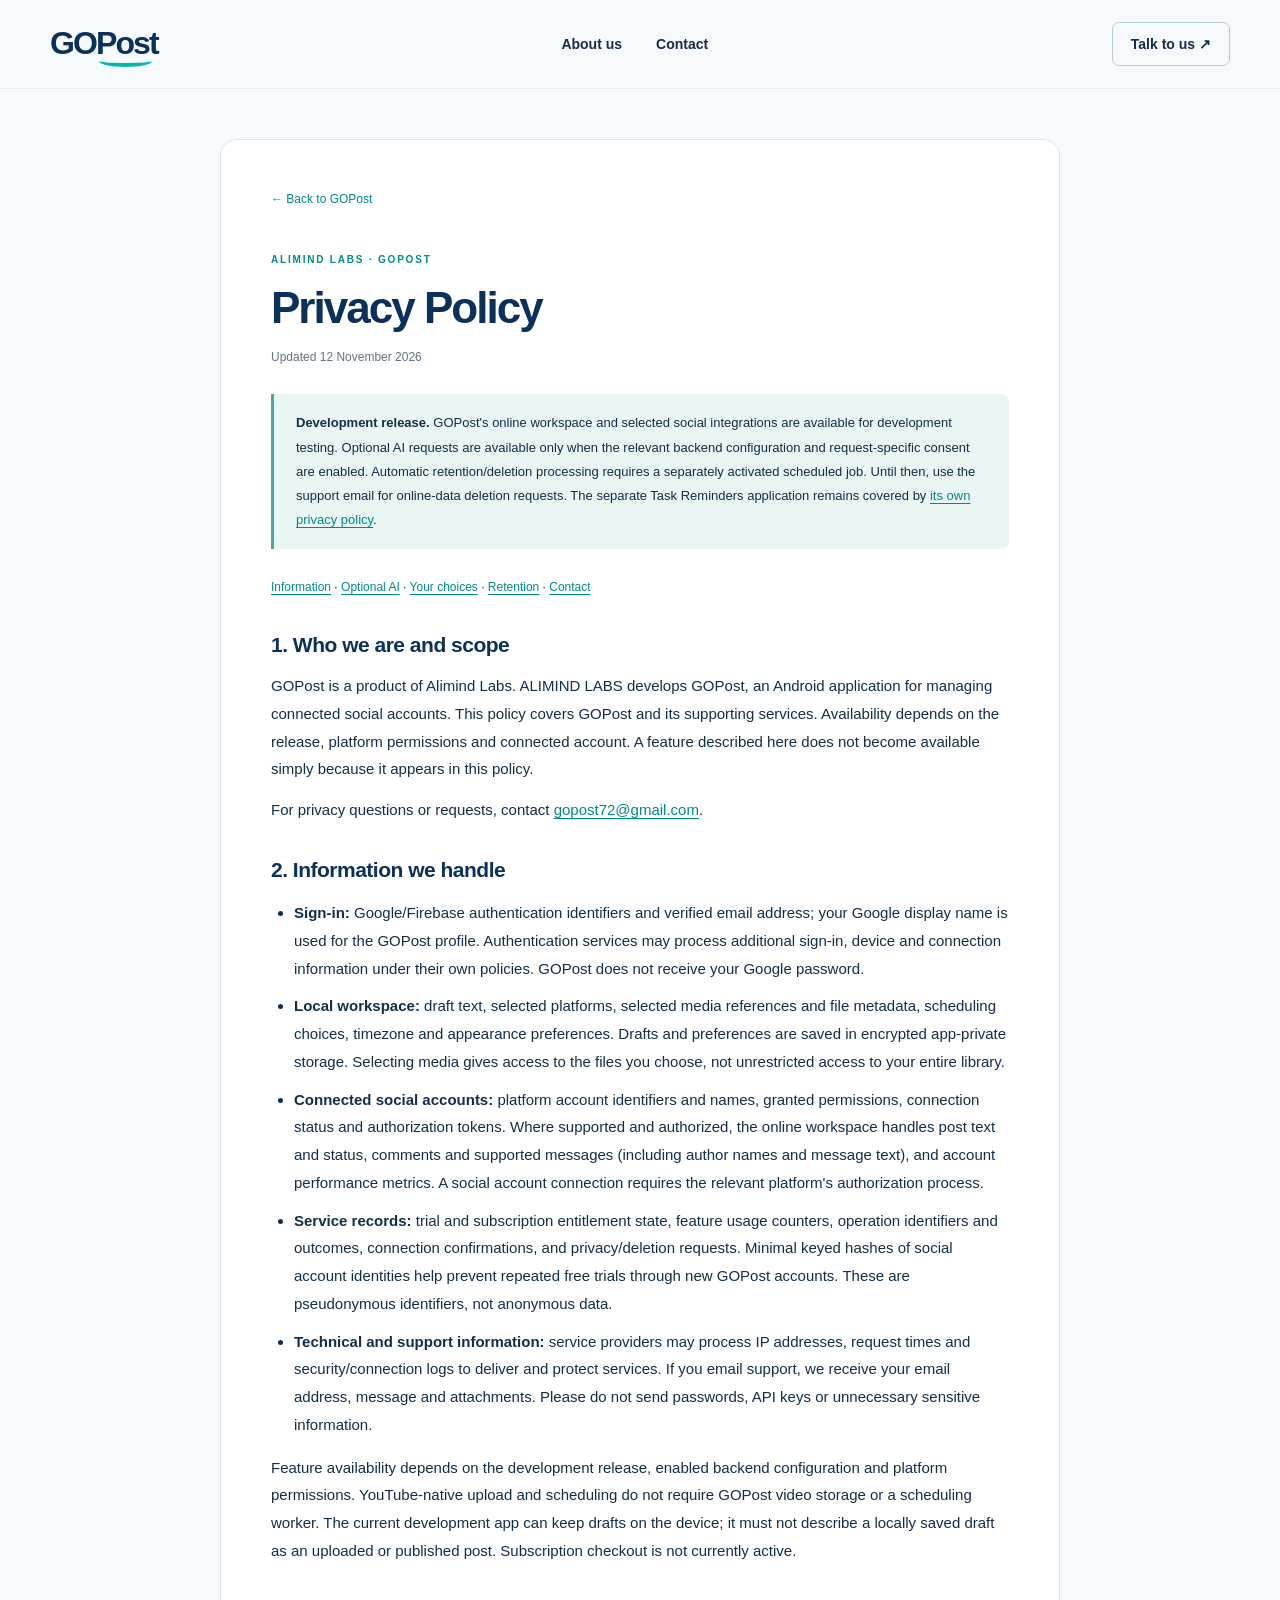
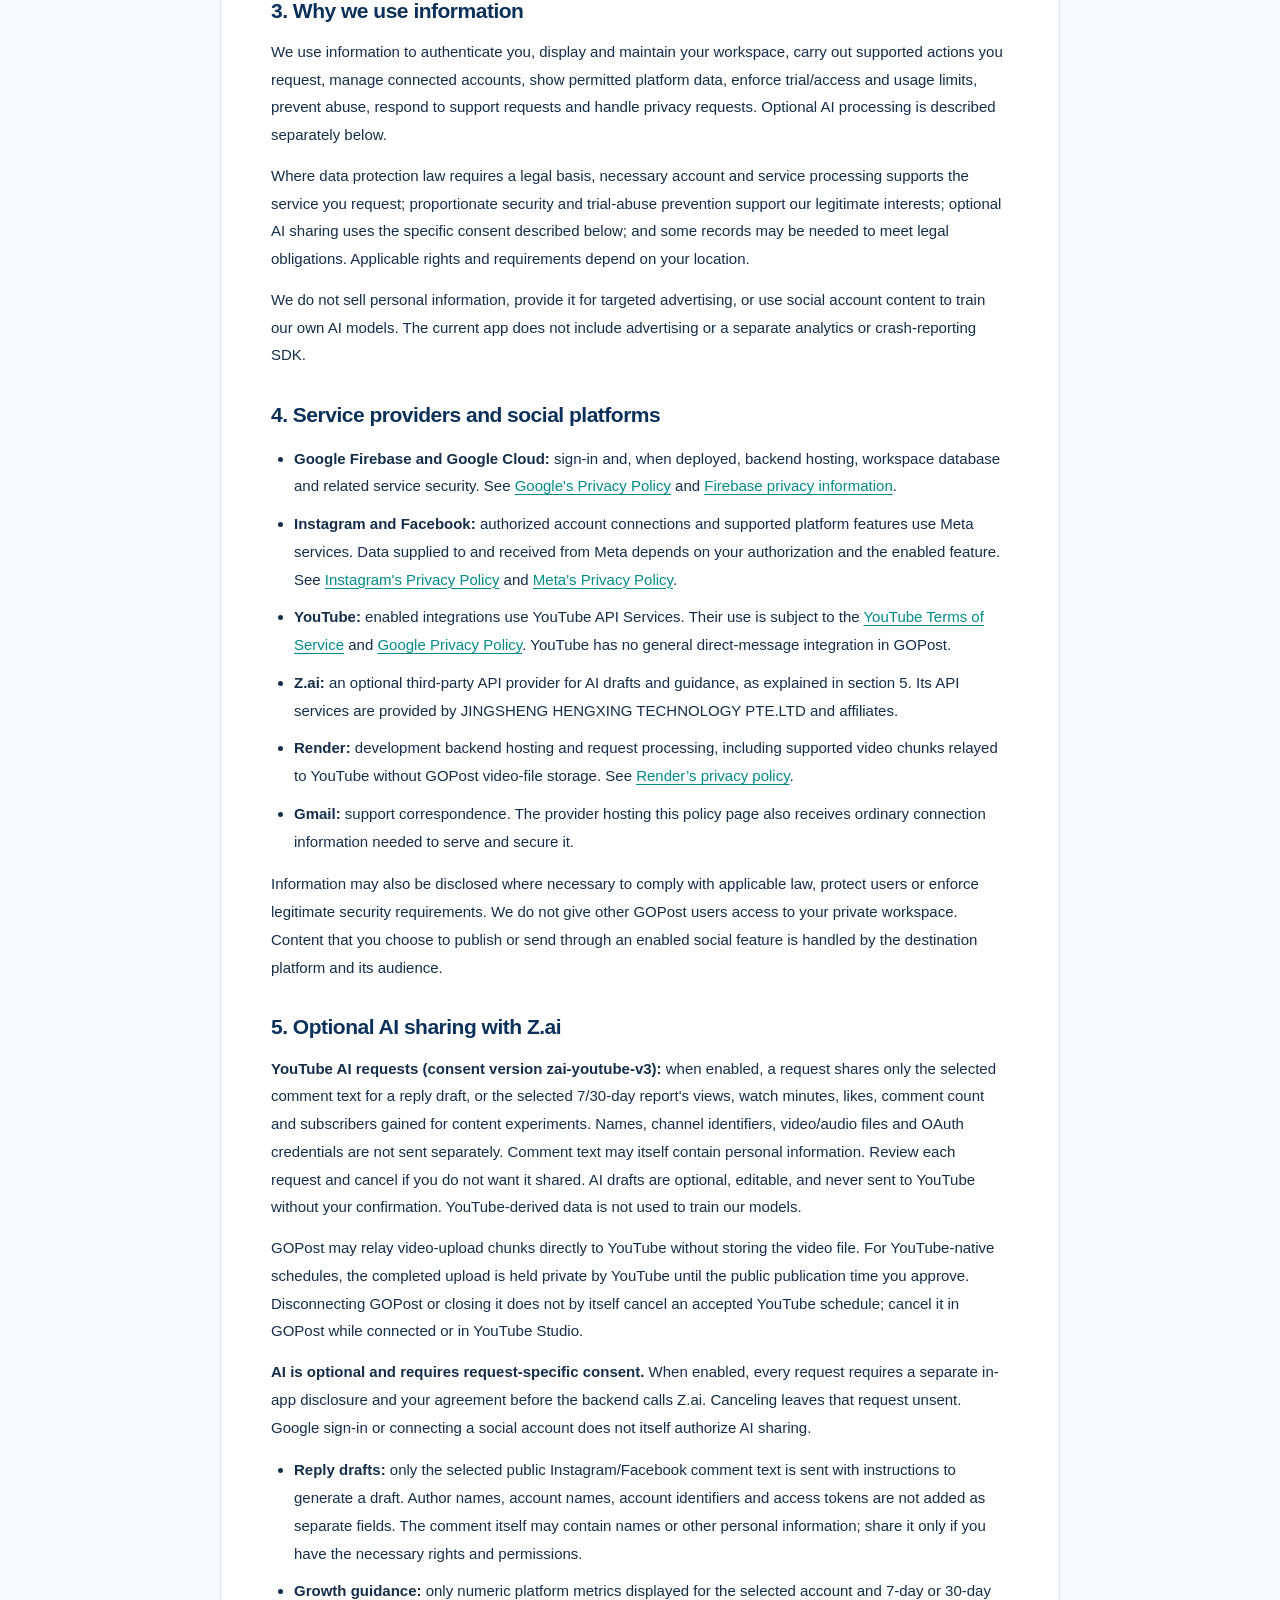
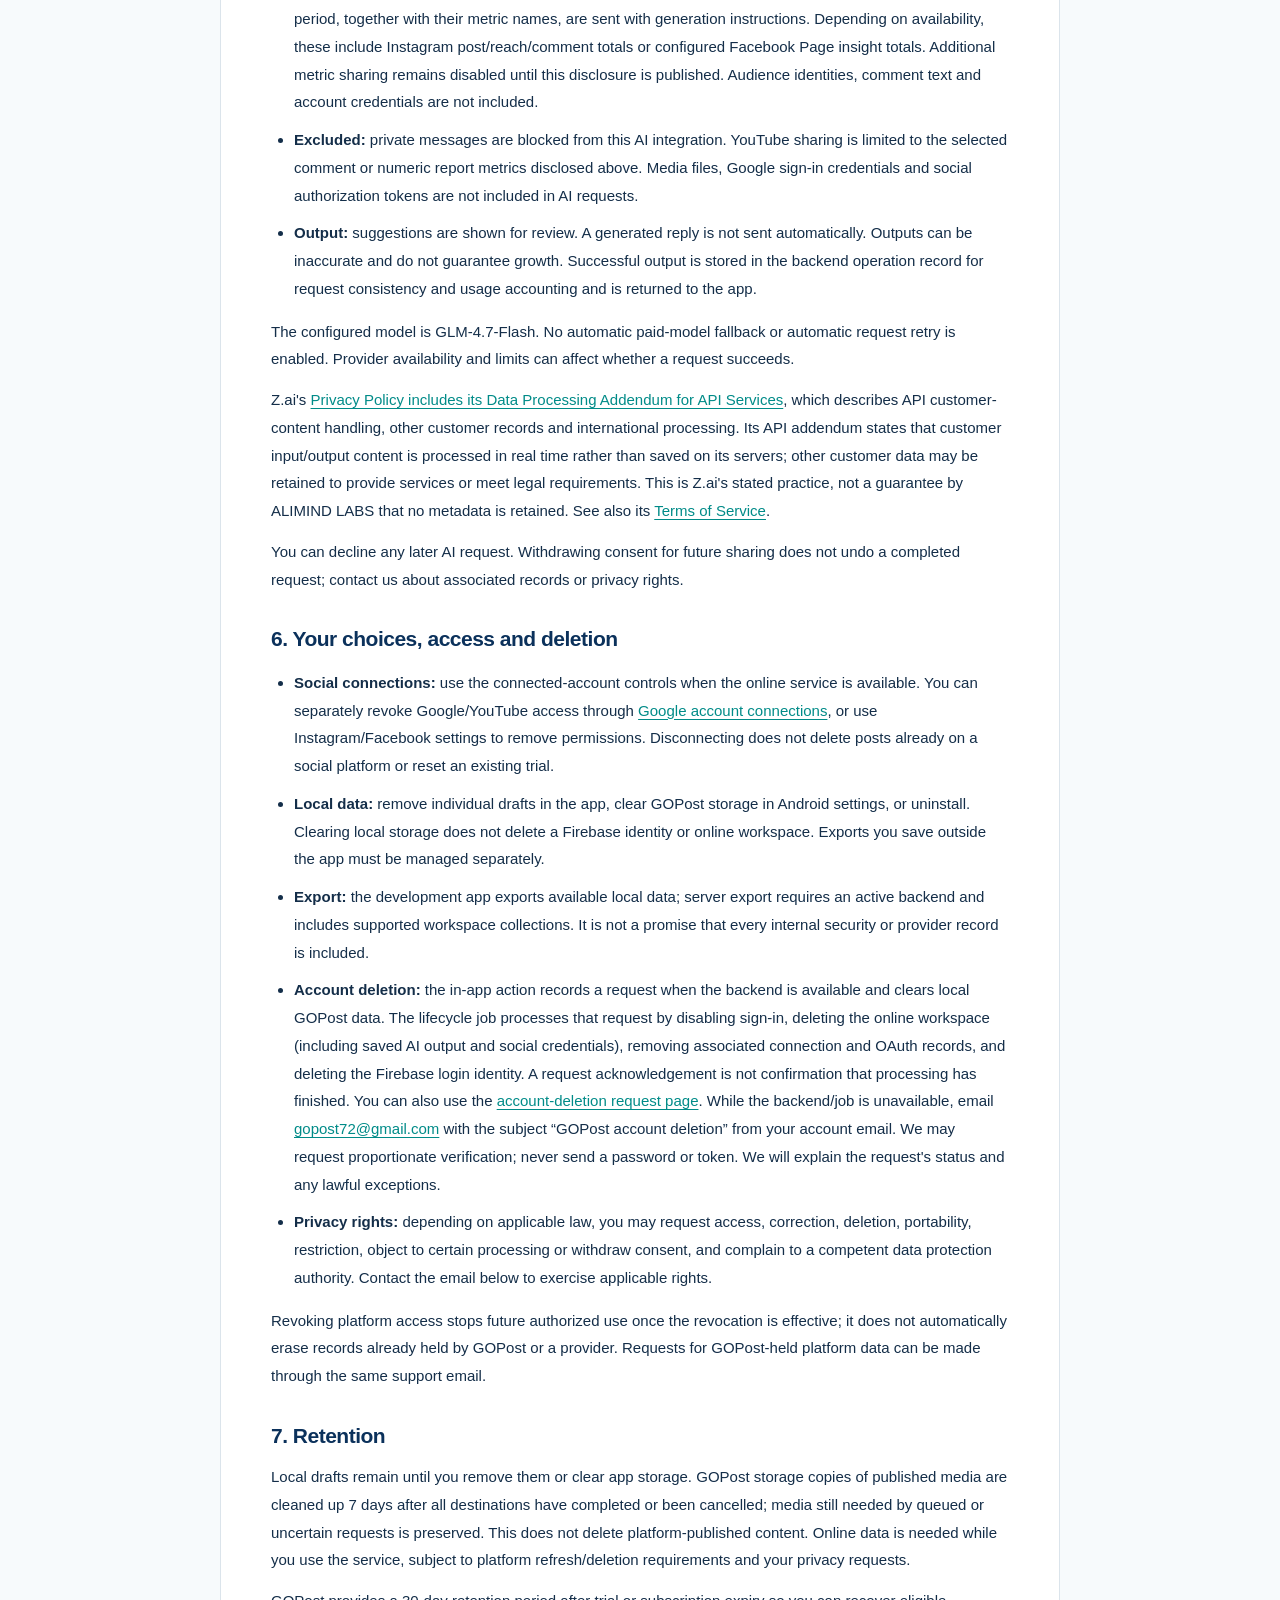
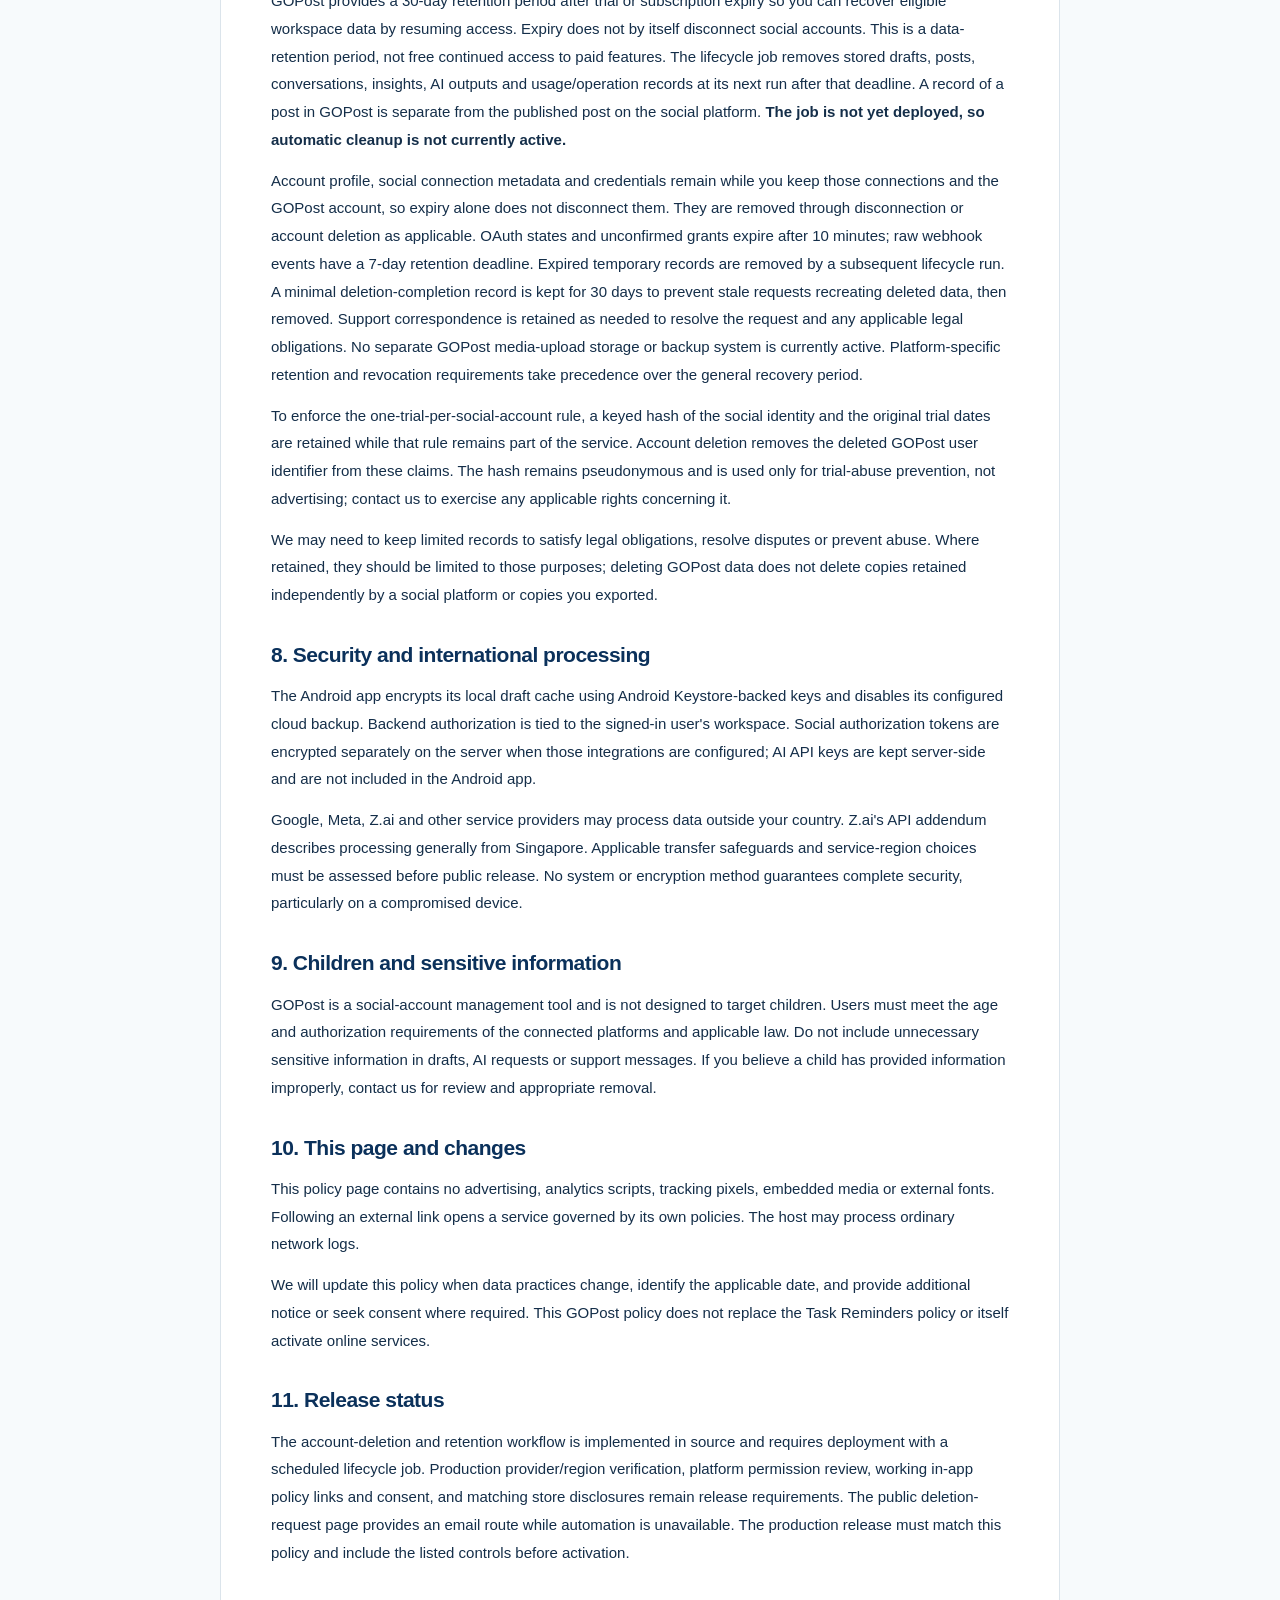
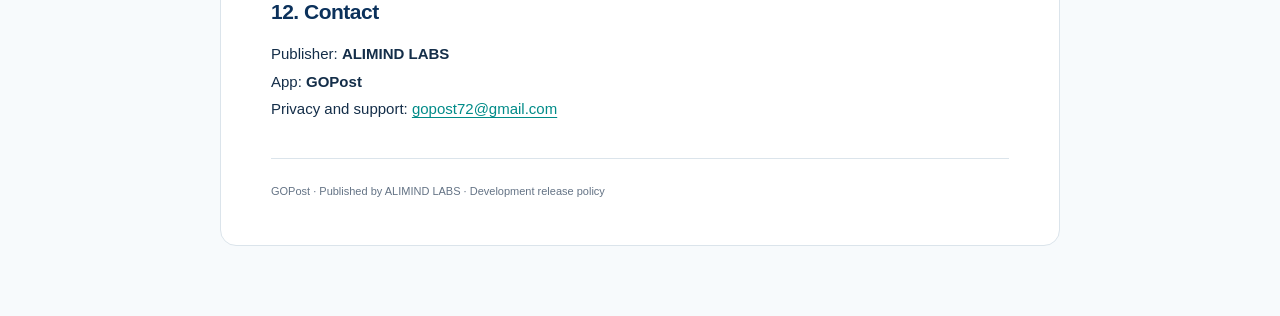
==== privacy.html @ e6ee2e04 "Publish GOPost website for gopostapp.com Publish the approved Blue and Teal GOPost homepage, privacy" ====
<!doctype html>
<html lang="en">
<head>
  <meta charset="utf-8">
  <meta name="viewport" content="width=device-width, initial-scale=1">
  <meta name="description" content="GOPost privacy policy: account information, social connections, optional Z.ai sharing and privacy choices. Published by ALIMIND LABS.">
  
  <title>GOPost — Privacy Policy | ALIMIND LABS</title>
  <link rel="icon" href="favicon.svg" type="image/svg+xml"><link rel="stylesheet" href="styles.css"><link rel="stylesheet" href="legal.css">
</head>
<body><a class="skip" href="#policy-main">Skip to content</a><header class="site-header"><div class="wrap header-row"><a class="brand" href="index.html" aria-label="GOPost home">GO<span>Post</span></a><nav aria-label="Main navigation"><a href="index.html#business">About us</a><a href="index.html#contact">Contact</a></nav><a class="header-contact" href="mailto:gopost72@gmail.com">Talk to us ↗</a></div></header>
<main class="legal-sheet" id="policy-main"><a class="back-link" href="index.html">← Back to GOPost</a>
  <header>
    <p class="publisher">ALIMIND LABS · GOPost</p>
    <h1>Privacy Policy</h1>
    <p class="meta">Updated <time datetime="2026-11-12">12 November 2026</time></p>
  </header>
  <aside class="summary" aria-label="Development status">
    <p><strong>Development release.</strong> GOPost's online workspace and selected social integrations are available for development testing. Optional AI requests are available only when the relevant backend configuration and request-specific consent are enabled. Automatic retention/deletion processing requires a separately activated scheduled job. Until then, use the support email for online-data deletion requests. The separate Task Reminders application remains covered by <a href="https://gopost72-sketch.github.io/gopost-policies/index.html">its own privacy policy</a>.</p>
  </aside>
  <nav aria-label="Policy sections"><a href="#information">Information</a> · <a href="#ai">Optional AI</a> · <a href="#choices">Your choices</a> · <a href="#retention">Retention</a> · <a href="#contact">Contact</a></nav>

  <section aria-labelledby="about">
    <h2 id="about">1. Who we are and scope</h2>
    <p>GOPost is a product of Alimind Labs. ALIMIND LABS develops GOPost, an Android application for managing connected social accounts. This policy covers GOPost and its supporting services. Availability depends on the release, platform permissions and connected account. A feature described here does not become available simply because it appears in this policy.</p>
    <p>For privacy questions or requests, contact <a href="mailto:gopost72@gmail.com">gopost72@gmail.com</a>.</p>
  </section>
  <section aria-labelledby="information">
    <h2 id="information">2. Information we handle</h2>
    <ul>
      <li><strong>Sign-in:</strong> Google/Firebase authentication identifiers and verified email address; your Google display name is used for the GOPost profile. Authentication services may process additional sign-in, device and connection information under their own policies. GOPost does not receive your Google password.</li>
      <li><strong>Local workspace:</strong> draft text, selected platforms, selected media references and file metadata, scheduling choices, timezone and appearance preferences. Drafts and preferences are saved in encrypted app-private storage. Selecting media gives access to the files you choose, not unrestricted access to your entire library.</li>
      <li><strong>Connected social accounts:</strong> platform account identifiers and names, granted permissions, connection status and authorization tokens. Where supported and authorized, the online workspace handles post text and status, comments and supported messages (including author names and message text), and account performance metrics. A social account connection requires the relevant platform's authorization process.</li>
      <li><strong>Service records:</strong> trial and subscription entitlement state, feature usage counters, operation identifiers and outcomes, connection confirmations, and privacy/deletion requests. Minimal keyed hashes of social account identities help prevent repeated free trials through new GOPost accounts. These are pseudonymous identifiers, not anonymous data.</li>
      <li><strong>Technical and support information:</strong> service providers may process IP addresses, request times and security/connection logs to deliver and protect services. If you email support, we receive your email address, message and attachments. Please do not send passwords, API keys or unnecessary sensitive information.</li>
    </ul>
    <p>Feature availability depends on the development release, enabled backend configuration and platform permissions. YouTube-native upload and scheduling do not require GOPost video storage or a scheduling worker. The current development app can keep drafts on the device; it must not describe a locally saved draft as an uploaded or published post. Subscription checkout is not currently active.</p>
  </section>
  <section aria-labelledby="purposes">
    <h2 id="purposes">3. Why we use information</h2>
    <p>We use information to authenticate you, display and maintain your workspace, carry out supported actions you request, manage connected accounts, show permitted platform data, enforce trial/access and usage limits, prevent abuse, respond to support requests and handle privacy requests. Optional AI processing is described separately below.</p>
    <p>Where data protection law requires a legal basis, necessary account and service processing supports the service you request; proportionate security and trial-abuse prevention support our legitimate interests; optional AI sharing uses the specific consent described below; and some records may be needed to meet legal obligations. Applicable rights and requirements depend on your location.</p>
    <p>We do not sell personal information, provide it for targeted advertising, or use social account content to train our own AI models. The current app does not include advertising or a separate analytics or crash-reporting SDK.</p>
  </section>
  <section aria-labelledby="providers">
    <h2 id="providers">4. Service providers and social platforms</h2>
    <ul>
      <li><strong>Google Firebase and Google Cloud:</strong> sign-in and, when deployed, backend hosting, workspace database and related service security. See <a href="https://policies.google.com/privacy">Google's Privacy Policy</a> and <a href="https://firebase.google.com/support/privacy">Firebase privacy information</a>.</li>
      <li><strong>Instagram and Facebook:</strong> authorized account connections and supported platform features use Meta services. Data supplied to and received from Meta depends on your authorization and the enabled feature. See <a href="https://privacycenter.instagram.com/policy/">Instagram's Privacy Policy</a> and <a href="https://www.facebook.com/privacy/policy/">Meta's Privacy Policy</a>.</li>
      <li><strong>YouTube:</strong> enabled integrations use YouTube API Services. Their use is subject to the <a href="https://www.youtube.com/t/terms">YouTube Terms of Service</a> and <a href="https://policies.google.com/privacy">Google Privacy Policy</a>. YouTube has no general direct-message integration in GOPost.</li>
      <li><strong>Z.ai:</strong> an optional third-party API provider for AI drafts and guidance, as explained in section 5. Its API services are provided by JINGSHENG HENGXING TECHNOLOGY PTE.LTD and affiliates.</li>
      <li><strong>Render:</strong> development backend hosting and request processing, including supported video chunks relayed to YouTube without GOPost video-file storage. See <a href="https://render.com/privacy">Render’s privacy policy</a>.</li>
      <li><strong>Gmail:</strong> support correspondence. The provider hosting this policy page also receives ordinary connection information needed to serve and secure it.</li>
    </ul>
    <p>Information may also be disclosed where necessary to comply with applicable law, protect users or enforce legitimate security requirements. We do not give other GOPost users access to your private workspace. Content that you choose to publish or send through an enabled social feature is handled by the destination platform and its audience.</p>
  </section>
  <section aria-labelledby="ai">
    <h2 id="ai">5. Optional AI sharing with Z.ai</h2>
    <p><strong>YouTube AI requests (consent version zai-youtube-v3):</strong> when enabled, a request shares only the selected comment text for a reply draft, or the selected 7/30-day report's views, watch minutes, likes, comment count and subscribers gained for content experiments. Names, channel identifiers, video/audio files and OAuth credentials are not sent separately. Comment text may itself contain personal information. Review each request and cancel if you do not want it shared. AI drafts are optional, editable, and never sent to YouTube without your confirmation. YouTube-derived data is not used to train our models.</p>
    <p>GOPost may relay video-upload chunks directly to YouTube without storing the video file. For YouTube-native schedules, the completed upload is held private by YouTube until the public publication time you approve. Disconnecting GOPost or closing it does not by itself cancel an accepted YouTube schedule; cancel it in GOPost while connected or in YouTube Studio.</p>
    <p><strong>AI is optional and requires request-specific consent.</strong> When enabled, every request requires a separate in-app disclosure and your agreement before the backend calls Z.ai. Canceling leaves that request unsent. Google sign-in or connecting a social account does not itself authorize AI sharing.</p>
    <ul>
      <li><strong>Reply drafts:</strong> only the selected public Instagram/Facebook comment text is sent with instructions to generate a draft. Author names, account names, account identifiers and access tokens are not added as separate fields. The comment itself may contain names or other personal information; share it only if you have the necessary rights and permissions.</li>
      <li><strong>Growth guidance:</strong> only numeric platform metrics displayed for the selected account and 7-day or 30-day period, together with their metric names, are sent with generation instructions. Depending on availability, these include Instagram post/reach/comment totals or configured Facebook Page insight totals. Additional metric sharing remains disabled until this disclosure is published. Audience identities, comment text and account credentials are not included.</li>
      <li><strong>Excluded:</strong> private messages are blocked from this AI integration. YouTube sharing is limited to the selected comment or numeric report metrics disclosed above. Media files, Google sign-in credentials and social authorization tokens are not included in AI requests.</li>
      <li><strong>Output:</strong> suggestions are shown for review. A generated reply is not sent automatically. Outputs can be inaccurate and do not guarantee growth. Successful output is stored in the backend operation record for request consistency and usage accounting and is returned to the app.</li>
    </ul>
    <p>The configured model is GLM-4.7-Flash. No automatic paid-model fallback or automatic request retry is enabled. Provider availability and limits can affect whether a request succeeds.</p>
    <p>Z.ai's <a href="https://docs.z.ai/legal-agreement/privacy-policy">Privacy Policy includes its Data Processing Addendum for API Services</a>, which describes API customer-content handling, other customer records and international processing. Its API addendum states that customer input/output content is processed in real time rather than saved on its servers; other customer data may be retained to provide services or meet legal requirements. This is Z.ai's stated practice, not a guarantee by ALIMIND LABS that no metadata is retained. See also its <a href="https://docs.z.ai/legal-agreement/terms-of-service">Terms of Service</a>.</p>
    <p>You can decline any later AI request. Withdrawing consent for future sharing does not undo a completed request; contact us about associated records or privacy rights.</p>
  </section>
  <section aria-labelledby="choices">
    <h2 id="choices">6. Your choices, access and deletion</h2>
    <ul>
      <li><strong>Social connections:</strong> use the connected-account controls when the online service is available. You can separately revoke Google/YouTube access through <a href="https://myaccount.google.com/connections">Google account connections</a>, or use Instagram/Facebook settings to remove permissions. Disconnecting does not delete posts already on a social platform or reset an existing trial.</li>
      <li><strong>Local data:</strong> remove individual drafts in the app, clear GOPost storage in Android settings, or uninstall. Clearing local storage does not delete a Firebase identity or online workspace. Exports you save outside the app must be managed separately.</li>
      <li><strong>Export:</strong> the development app exports available local data; server export requires an active backend and includes supported workspace collections. It is not a promise that every internal security or provider record is included.</li>
      <li><strong>Account deletion:</strong> the in-app action records a request when the backend is available and clears local GOPost data. The lifecycle job processes that request by disabling sign-in, deleting the online workspace (including saved AI output and social credentials), removing associated connection and OAuth records, and deleting the Firebase login identity. A request acknowledgement is not confirmation that processing has finished. You can also use the <a href="delete-account.html">account-deletion request page</a>. While the backend/job is unavailable, email <a href="mailto:gopost72@gmail.com?subject=GOPost%20account%20deletion">gopost72@gmail.com</a> with the subject “GOPost account deletion” from your account email. We may request proportionate verification; never send a password or token. We will explain the request's status and any lawful exceptions.</li>
      <li><strong>Privacy rights:</strong> depending on applicable law, you may request access, correction, deletion, portability, restriction, object to certain processing or withdraw consent, and complain to a competent data protection authority. Contact the email below to exercise applicable rights.</li>
    </ul>
    <p>Revoking platform access stops future authorized use once the revocation is effective; it does not automatically erase records already held by GOPost or a provider. Requests for GOPost-held platform data can be made through the same support email.</p>
  </section>
  <section aria-labelledby="retention">
    <h2 id="retention">7. Retention</h2>
    <p>Local drafts remain until you remove them or clear app storage. GOPost storage copies of published media are cleaned up 7 days after all destinations have completed or been cancelled; media still needed by queued or uncertain requests is preserved. This does not delete platform-published content. Online data is needed while you use the service, subject to platform refresh/deletion requirements and your privacy requests.</p>
    <p>GOPost provides a 30-day retention period after trial or subscription expiry so you can recover eligible workspace data by resuming access. Expiry does not by itself disconnect social accounts. This is a data-retention period, not free continued access to paid features. The lifecycle job removes stored drafts, posts, conversations, insights, AI outputs and usage/operation records at its next run after that deadline. A record of a post in GOPost is separate from the published post on the social platform. <strong>The job is not yet deployed, so automatic cleanup is not currently active.</strong></p>
    <p>Account profile, social connection metadata and credentials remain while you keep those connections and the GOPost account, so expiry alone does not disconnect them. They are removed through disconnection or account deletion as applicable. OAuth states and unconfirmed grants expire after 10 minutes; raw webhook events have a 7-day retention deadline. Expired temporary records are removed by a subsequent lifecycle run. A minimal deletion-completion record is kept for 30 days to prevent stale requests recreating deleted data, then removed. Support correspondence is retained as needed to resolve the request and any applicable legal obligations. No separate GOPost media-upload storage or backup system is currently active. Platform-specific retention and revocation requirements take precedence over the general recovery period.</p>
    <p>To enforce the one-trial-per-social-account rule, a keyed hash of the social identity and the original trial dates are retained while that rule remains part of the service. Account deletion removes the deleted GOPost user identifier from these claims. The hash remains pseudonymous and is used only for trial-abuse prevention, not advertising; contact us to exercise any applicable rights concerning it.</p>
    <p>We may need to keep limited records to satisfy legal obligations, resolve disputes or prevent abuse. Where retained, they should be limited to those purposes; deleting GOPost data does not delete copies retained independently by a social platform or copies you exported.</p>
  </section>
  <section aria-labelledby="security">
    <h2 id="security">8. Security and international processing</h2>
    <p>The Android app encrypts its local draft cache using Android Keystore-backed keys and disables its configured cloud backup. Backend authorization is tied to the signed-in user's workspace. Social authorization tokens are encrypted separately on the server when those integrations are configured; AI API keys are kept server-side and are not included in the Android app.</p>
    <p>Google, Meta, Z.ai and other service providers may process data outside your country. Z.ai's API addendum describes processing generally from Singapore. Applicable transfer safeguards and service-region choices must be assessed before public release. No system or encryption method guarantees complete security, particularly on a compromised device.</p>
  </section>
  <section aria-labelledby="children">
    <h2 id="children">9. Children and sensitive information</h2>
    <p>GOPost is a social-account management tool and is not designed to target children. Users must meet the age and authorization requirements of the connected platforms and applicable law. Do not include unnecessary sensitive information in drafts, AI requests or support messages. If you believe a child has provided information improperly, contact us for review and appropriate removal.</p>
  </section>
  <section aria-labelledby="webpage">
    <h2 id="webpage">10. This page and changes</h2>
    <p>This policy page contains no advertising, analytics scripts, tracking pixels, embedded media or external fonts. Following an external link opens a service governed by its own policies. The host may process ordinary network logs.</p>
    <p>We will update this policy when data practices change, identify the applicable date, and provide additional notice or seek consent where required. This GOPost policy does not replace the Task Reminders policy or itself activate online services.</p>
  </section>
  <section aria-labelledby="release">
    <h2 id="release">11. Release status</h2>
    <p>The account-deletion and retention workflow is implemented in source and requires deployment with a scheduled lifecycle job. Production provider/region verification, platform permission review, working in-app policy links and consent, and matching store disclosures remain release requirements. The public deletion-request page provides an email route while automation is unavailable. The production release must match this policy and include the listed controls before activation.</p>
  </section>
  <section aria-labelledby="contact">
    <h2 id="contact">12. Contact</h2>
    <p>Publisher: <strong>ALIMIND LABS</strong><br>App: <strong>GOPost</strong><br>Privacy and support: <a href="mailto:gopost72@gmail.com">gopost72@gmail.com</a></p>
  </section>
  <footer>GOPost · Published by ALIMIND LABS · Development release policy</footer>
</main>
</body>
</html>
---- styles.css ----
:root{--navy:#0b315b;--ink:#142e49;--muted:#647385;--teal:#008b88;--mint:#d7f5ef;--paper:#f7fafc;--line:#dbe4eb;--white:#fff;--radius:18px;color-scheme:light;font-family:Inter,"Segoe UI",Arial,sans-serif;scroll-behavior:smooth;scroll-padding-top:95px}
*{box-sizing:border-box}body{margin:0;background:var(--paper);color:var(--ink);line-height:1.6}a{color:inherit;text-decoration:none}a:focus-visible{outline:3px solid var(--teal);outline-offset:5px}button,a{-webkit-tap-highlight-color:transparent}p,h1,h2,h3{margin:0}h1,h2,h3{line-height:1.12;letter-spacing:-.045em}.wrap{width:min(1180px,calc(100% - 80px));margin-inline:auto}.skip{position:absolute;top:-80px;left:20px;background:var(--navy);color:white;padding:10px;z-index:20}.skip:focus{top:10px}.site-header{background:#f7fafcef;border-bottom:1px solid #e6edf2;position:sticky;top:0;z-index:10;backdrop-filter:blur(12px)}.header-row{display:flex;align-items:center;justify-content:space-between;min-height:88px;gap:30px}.brand{font-size:32px;font-weight:800;letter-spacing:-1.9px;color:var(--navy);line-height:1.35;white-space:nowrap}.brand span{position:relative}.brand span:after{content:"";position:absolute;left:3px;right:6px;bottom:-6px;height:8px;border-bottom:4px solid #00b9a9;border-radius:50%}.header-row nav{display:flex;gap:34px;font-size:14px;font-weight:550}.header-row nav a:hover,.site-footer a:hover{color:var(--teal)}.header-contact{font-size:14px;border:1px solid #b7cbd8;padding:10px 18px;border-radius:7px;font-weight:600}.header-contact span{margin-left:14px}.header-contact:hover{background:var(--mint)}
.hero{display:grid;grid-template-columns:1.08fr 1fr;align-items:center;gap:44px;min-height:658px;padding-block:82px 62px}.eyebrow{font-size:10px;letter-spacing:2px;font-weight:750;color:var(--teal);display:flex;align-items:center;gap:9px}.status-dot{width:7px;height:7px;background:#00a898;border-radius:50%;box-shadow:0 0 0 4px #e1f3ee}.hero h1{font-size:clamp(40px,4.3vw,66px);font-weight:750;color:var(--navy);margin-top:24px;line-height:1.08;letter-spacing:-3px}.hero h1 em{font-style:normal;color:var(--teal)}.hero-intro{max-width:420px;font-size:18px;color:var(--muted);margin-top:26px;line-height:1.7}.hero-actions{display:flex;align-items:center;gap:28px;margin-top:32px}.button{display:inline-flex;align-items:center;justify-content:center;gap:28px;padding:14px 22px;border-radius:8px;font-size:14px;font-weight:600;transition:transform .15s,background .15s}.button:hover{transform:translateY(-2px);background:#124677}.primary{background:var(--navy);color:white}.text-link{font-size:13px;font-weight:650;display:inline-flex;align-items:center;gap:13px;color:var(--navy)}.text-link:hover{color:var(--teal)}.platform-line{margin-top:42px}.platform-line>span{font-size:11px;color:var(--muted)}.platforms{display:flex;gap:22px;margin-top:10px;flex-wrap:wrap}.platforms>span{display:flex;align-items:center;gap:7px;font-size:12px;font-weight:550}.platform-symbol{font-style:normal;display:inline-grid;place-items:center;line-height:1;width:22px;height:22px;border-radius:7px;color:white;font-weight:800}.instagram{background:linear-gradient(135deg,#8124bb,#f43f70,#ffb433);font-size:23px}.facebook{background:#1877f2;font-size:21px}.youtube{background:#f52228;font-size:10px;border-radius:6px;width:26px}
.product-scene{position:relative;min-width:0;padding-block:45px 24px}.scene-orbit{position:absolute;inset:0 -20px 5px 0;border-radius:48%;background:radial-gradient(ellipse at 65% 38%,#d2f3ee,#e6f3f7 53%,transparent 70%);transform:rotate(-14deg);z-index:-1}.workspace-illustration{background:white;border:1px solid #d6e2ea;border-radius:15px;box-shadow:0 25px 70px -23px #244f7045,0 2px 6px #16375408;transform:rotate(-2deg);overflow:hidden}.illustration-top{height:60px;display:flex;align-items:center;justify-content:space-between;padding:0 22px;border-bottom:1px solid #e8eef3}.mini-brand{font-size:22px;font-weight:800;letter-spacing:-1.2px;color:var(--navy)}.mini-brand span{color:var(--teal)}.mini-avatar{display:grid;place-items:center;width:26px;height:26px;background:var(--mint);color:var(--teal);border-radius:50%;font-size:12px;font-weight:bold}.illustration-body{display:flex;min-height:304px}.illustration-rail{width:48px;flex-shrink:0;border-right:1px solid #e8eef3;display:flex;align-items:center;flex-direction:column;gap:19px;padding-top:22px;color:#94a3b1;font-size:20px}.illustration-rail>span{line-height:1;padding:4px}.illustration-rail .rail-active{background:var(--mint);color:var(--teal);border-radius:5px}.illustration-content{flex:1;min-width:0;padding:24px 20px 18px}.greeting{display:flex;justify-content:space-between;gap:8px}.small-label{font-size:7px;color:var(--muted);letter-spacing:1px}.greeting h2{font-size:17px;margin-top:5px;letter-spacing:-.5px}.tiny-more{color:var(--muted)}.mini-tabs{display:flex;gap:20px;border-bottom:1px solid #e9eef3;margin-top:23px;font-size:9px;color:var(--muted)}.mini-tabs>span{padding-bottom:10px}.mini-tabs .active{color:var(--teal);border-bottom:2px solid var(--teal);font-weight:bold}.week-heading{display:flex;justify-content:space-between;margin-block:18px 14px;font-size:9px}.week-heading>span{font-size:8px;color:var(--muted)}.week{display:grid;grid-template-columns:repeat(5,1fr);gap:6px;min-height:102px}.week>div{border-right:1px solid #eef2f6;padding-right:4px}.week>div>span{font-size:7px;color:#8797a5;letter-spacing:1px}.week i{display:block;width:5px;height:5px;background:#e3ebf2;border-radius:50%;margin-block:7px 10px}.calendar-block{font-size:7px;font-weight:650;line-height:1.5;padding:8px 5px;border-radius:5px;min-height:42px}.block-blue{background:#e4effa;color:#315d90;border-left:2px solid #83b4e1}.block-teal{background:#dbf3ef;color:#227f76;margin-top:20px;border-left:2px solid #36b5a2}.block-purple{background:#efebf9;color:#78649e;margin-top:9px;border-left:2px solid #b3a0d6}.mini-bottom{border-top:1px solid #e9eef3;margin-top:17px;padding-top:13px;display:flex;align-items:center;gap:10px;font-size:9px}.mini-bottom p{font-size:8px;color:var(--muted);margin-top:2px}.mini-bottom>span:last-child{margin-left:auto;color:var(--teal)}.mini-inbox-icon{width:27px;height:27px;background:#eef6fa;color:var(--navy);border-radius:8px;display:grid;place-items:center;font-size:14px}.floating-note{position:absolute;bottom:20px;right:-12px;background:white;border:1px solid #dce9e9;border-radius:12px;box-shadow:0 12px 36px #16375416;display:flex;align-items:center;gap:10px;padding:14px 20px;transform:rotate(2deg)}.note-icon{width:30px;height:30px;border-radius:50%;display:grid;place-items:center;background:var(--mint);color:var(--teal)}.floating-note strong{font-size:12px;display:block}.floating-note div>span{font-size:9px;color:var(--muted);display:block}.illustration-caption{font-size:7px;letter-spacing:1.5px;color:#8295a7;text-align:left;margin:21px 0 0 16px}
.release-note{display:flex;align-items:center;gap:16px;border:1px solid #dce7ed;border-left:3px solid #8bbfbf;background:#f0f6f9;border-radius:0 9px 9px 0;padding:15px 20px}.release-note p{font-size:11px;line-height:1.75;color:#647587}.release-note strong{color:var(--navy);font-weight:650}.release-icon{width:19px;height:19px;border:1px solid #91adb9;display:grid;place-items:center;border-radius:50%;color:#547e8e;font:italic 12px Georgia;flex-shrink:0}.workspace-section{padding-block:108px 90px}.section-heading{display:flex;align-items:flex-end;justify-content:space-between;gap:45px}.section-heading h2,.control-section h2,.business-section h2,.contact-section h2{font-size:45px;line-height:1.14;color:var(--navy);margin-top:17px;font-weight:700}.section-heading>p{max-width:390px;color:var(--muted);font-size:14px;line-height:1.85;margin-bottom:4px}.feature-grid{display:grid;grid-template-columns:repeat(3,1fr);gap:36px;margin-top:44px}.feature-number{font-size:9px;letter-spacing:1.8px;font-weight:650;color:#768b9b}.feature-art{height:204px;background:#e9f1f6;border-radius:12px;position:relative;overflow:hidden;margin-block:14px 24px;display:flex;align-items:center;justify-content:center}.art-plan{background:#e7f0f8}.plan-sheet{width:157px;height:160px;background:white;border:1px solid #d4e4ef;border-radius:9px;padding:17px;transform:rotate(-6deg);position:relative;box-shadow:0 10px 24px #183c6512}.sheet-top{width:58px;height:6px;background:#6e8ba9;border-radius:3px;margin-bottom:17px}.sheet-grid{display:grid;grid-template-columns:repeat(4,1fr);gap:8px}.sheet-grid>i{aspect-ratio:1;background:#edf2f6;border-radius:3px}.sheet-grid>i:nth-child(3),.sheet-grid>i:nth-child(10){background:#a9d3e9}.sheet-tag{position:absolute;right:-32px;bottom:24px;background:var(--navy);color:white;font-size:10px;padding:9px 14px;border-radius:5px;transform:rotate(9deg)}.art-engage{background:#e3f3ef;flex-direction:column}.bubble{font-size:11px;padding:13px 17px;border-radius:9px;max-width:85%}.bubble-light{background:white;color:var(--navy);margin-right:30px;border-bottom-left-radius:0;box-shadow:0 4px 8px #55796c09}.bubble-dark{background:#007f7b;color:white;margin:12px -28px 0 0;border-bottom-right-radius:0}.reply-check{font-size:8px;color:#467f74;margin:9px 0 0 72px}.art-insights{background:#e9edf7;flex-direction:column;align-items:stretch;padding:25px 40px}.chart-label{font-size:10px;color:#536688;font-weight:650}.chart-bars{display:flex;align-items:flex-end;gap:10px;height:87px;margin-top:10px;border-bottom:1px solid #becadb;padding-inline:6px}.chart-bars i{flex:1;background:#a5b9d4;border-radius:4px 4px 0 0;height:28%}.chart-bars i:nth-child(2){height:44%}.chart-bars i:nth-child(3){height:36%}.chart-bars i:nth-child(4){height:64%;background:#6c9cae}.chart-bars i:nth-child(5){height:53%}.chart-bars i:nth-child(6){height:80%;background:#248e92}.chart-bars i:nth-child(7){height:97%;background:#0c596c}.chart-foot{font-size:8px;color:#7786a1;margin-top:12px}.feature h3{font-size:21px;letter-spacing:-.7px;line-height:1.25}.feature p{font-size:13px;color:var(--muted);line-height:1.85;margin-top:12px}.platform-status{display:flex;gap:32px;border-top:1px solid var(--line);padding-top:25px;margin-top:48px}.platform-status strong{font-size:12px;min-width:158px;color:var(--navy)}.platform-status p{font-size:11px;line-height:1.8;color:var(--muted);max-width:760px}.control-section{background:#e8f4f3;border-block:1px solid #d7e9e7}.control-inner{display:grid;grid-template-columns:1fr 1fr;gap:90px;padding-block:75px}.control-points>div{display:flex;gap:22px;padding-block:16px;border-bottom:1px solid #cde2df}.control-points>div:first-child{padding-top:0}.control-points>div>span{font-size:10px;color:var(--teal);padding-top:2px}.control-points p{font-size:13px;line-height:1.85;color:#557775}.control-points strong{display:block;color:var(--navy);font-weight:650}.control-points .text-link{margin-top:20px}.business-section{display:grid;grid-template-columns:.9fr 1.1fr;gap:110px;padding-block:100px}.business-info>p{font-size:14px;color:var(--muted);line-height:1.9}.business-info .operator{font-size:18px;color:var(--navy);margin-bottom:14px;line-height:1.6}.business-info dl{margin:27px 0 0}.business-info dl>div{display:flex;justify-content:space-between;gap:20px;border-bottom:1px solid var(--line);padding-block:12px;font-size:11px}.business-info dt{color:var(--muted)}.business-info dd{margin:0;text-align:right;font-weight:600;overflow-wrap:anywhere}.business-info dd>a:hover{text-decoration:underline}.contact-section{background:var(--navy);border-radius:18px;display:flex;justify-content:space-between;align-items:center;gap:40px;padding:48px 50px;margin-bottom:70px}.contact-section .eyebrow{color:#8bddd0}.contact-section h2{font-size:36px;color:white;margin-top:13px}.contact-section p:not(.eyebrow){font-size:12px;color:#b7cada;margin-top:18px;line-height:1.8}.contact-email{color:white;border-bottom:1px solid #81a3bd;padding-bottom:9px;font-size:clamp(15px,1.7vw,23px);white-space:nowrap;letter-spacing:-.4px}.contact-email span{margin-left:25px;color:#7fd7cc}.contact-email:hover{color:#9ce8dd}.site-footer{padding-bottom:24px}.footer-main{display:flex;align-items:center;gap:25px;padding-bottom:28px;border-bottom:1px solid var(--line)}.footer-main .brand{font-size:26px}.footer-main>p{font-size:10px;color:var(--muted)}.footer-main nav{display:flex;gap:22px;margin-left:auto;font-size:10px}.footer-fine{display:flex;gap:35px;justify-content:space-between;padding-top:20px;color:#7d8c99;font-size:9px;line-height:1.7}.footer-fine>span{white-space:nowrap}.footer-fine p{max-width:620px;text-align:right}
@media(min-width:1450px){.hero{min-height:710px}.hero h1{font-size:69px}}@media(max-width:1050px){.wrap{width:calc(100% - 56px)}.hero{gap:28px;padding-block:66px 50px;min-height:610px}.hero h1{font-size:49px;letter-spacing:-2px}.hero-intro{font-size:16px}.illustration-content{padding-inline:12px}.greeting h2{font-size:14px}.hero-actions{gap:18px}.platforms{gap:13px}.section-heading h2,.business-section h2,.control-section h2{font-size:38px}.business-section{gap:60px}.feature-grid{gap:25px}.contact-section{padding-inline:36px}.header-row nav{gap:23px}.control-inner{gap:60px}.floating-note{right:-6px;padding:12px 15px}.contact-email{font-size:18px}.contact-email span{margin-left:9px}}@media(max-width:760px){.wrap{width:calc(100% - 40px)}.header-row{min-height:76px;gap:15px}.brand{font-size:28px}.header-row nav{gap:18px;font-size:11px}.header-contact{display:none}.hero{grid-template-columns:1fr;padding-block:44px 32px;gap:18px}.hero-copy{max-width:540px}.hero h1{font-size:clamp(40px,8.4vw,60px);letter-spacing:-2.2px;line-height:1.1}.hero-intro{font-size:16px;max-width:400px;margin-top:22px}.hero-actions{margin-top:26px}.platform-line{margin-top:30px}.platforms{gap:22px}.product-scene{max-width:480px;width:100%;margin-inline:auto;padding:24px 8px 29px}.illustration-content{padding-inline:20px}.greeting h2{font-size:17px}.scene-orbit{inset:0 -8px 0}.floating-note{right:0;bottom:13px}.release-note{gap:11px;padding:14px}.release-note p{font-size:10px}.workspace-section{padding-block:64px 50px}.section-heading{display:block}.section-heading h2,.control-section h2,.business-section h2{font-size:36px}.section-heading>p{font-size:13px;max-width:none;margin-top:20px}.feature-grid{grid-template-columns:1fr;gap:35px;margin-top:30px}.feature-art{height:210px;margin-bottom:18px}.feature h3{font-size:22px}.feature p{margin-top:8px}.feature-number{font-size:9px}.platform-status{display:block;margin-top:30px;padding-top:20px}.platform-status p{margin-top:9px}.control-inner{grid-template-columns:1fr;gap:30px;padding-block:50px}.business-section{grid-template-columns:1fr;gap:28px;padding-block:58px}.business-info>p{font-size:13px}.business-info .operator{font-size:17px}.business-info dl>div{font-size:11px}.contact-section{display:block;padding:32px 25px;margin-bottom:42px;border-radius:12px}.contact-section h2{font-size:31px}.contact-email{display:inline-flex;align-items:center;gap:15px;font-size:20px;margin-top:25px}.footer-main{flex-wrap:wrap;gap:20px 16px;padding-bottom:25px}.footer-main>p{font-size:9px}.footer-main nav{width:100%;margin-left:0;gap:24px}.footer-fine{display:block;font-size:8px}.footer-fine p{text-align:left;margin-top:10px}.eyebrow{font-size:9px;letter-spacing:1.7px}}@media(max-width:370px){.wrap{width:calc(100% - 30px)}.header-row nav{gap:10px;font-size:10px}.hero h1{font-size:37px}.hero-actions{gap:18px}.button{gap:15px;padding:13px 16px;font-size:12px}.text-link{font-size:12px}.platforms{gap:13px}.platforms>span{font-size:11px}.illustration-content{padding-inline:10px}.mini-tabs{gap:12px}.illustration-rail{width:36px}.greeting h2{font-size:14px}.calendar-block{font-size:6px;padding-inline:3px}.contact-email{font-size:17px}.business-info dl>div{gap:10px}.desktop-break{display:none}}@media(prefers-reduced-motion:reduce){:root{scroll-behavior:auto}.button{transition:none}.button:hover{transform:none}}
---- legal.css ----
.legal-sheet{max-width:840px;width:calc(100% - 48px);margin:50px auto 70px;padding:44px 50px;background:white;border:1px solid var(--line);border-radius:16px;color:var(--ink);font-size:15px;line-height:1.85}.legal-sheet h1{font-size:clamp(32px,5vw,44px);line-height:1.15;color:var(--navy);margin:10px 0}.legal-sheet h2{font-size:21px;line-height:1.35;letter-spacing:-.5px;margin:32px 0 12px;color:var(--navy)}.legal-sheet p{margin:13px 0}.legal-sheet ul{padding-left:23px}.legal-sheet li{margin:10px 0}.legal-sheet a{color:var(--teal);text-decoration:underline;text-underline-offset:3px;overflow-wrap:anywhere}.legal-sheet .back-link{display:inline-block;margin-bottom:28px;font-size:12px;text-decoration:none}.publisher{font-size:10px;font-weight:700;letter-spacing:1.8px;text-transform:uppercase;color:var(--teal)}.meta{font-size:12px;color:var(--muted)}.summary{background:#eaf6f3;padding:17px 22px;border-left:3px solid #47a99d;border-radius:0 8px 8px 0;margin-block:26px}.summary p{margin:0;font-size:13px}.legal-sheet nav{font-size:12px;line-height:2}.legal-sheet footer{margin-top:35px;padding-top:22px;border-top:1px solid var(--line);color:var(--muted);font-size:11px}@media(max-width:600px){.legal-sheet{width:calc(100% - 28px);padding:26px 22px;margin-top:24px;font-size:14px}.legal-sheet h2{font-size:19px}.summary{padding:14px}.legal-sheet .back-link{margin-bottom:19px}}@media print{.site-header,.skip,.back-link{display:none!important}.legal-sheet{max-width:none;width:auto;border:0;margin:0;padding:0;font-size:11pt}.legal-sheet a{color:black}}
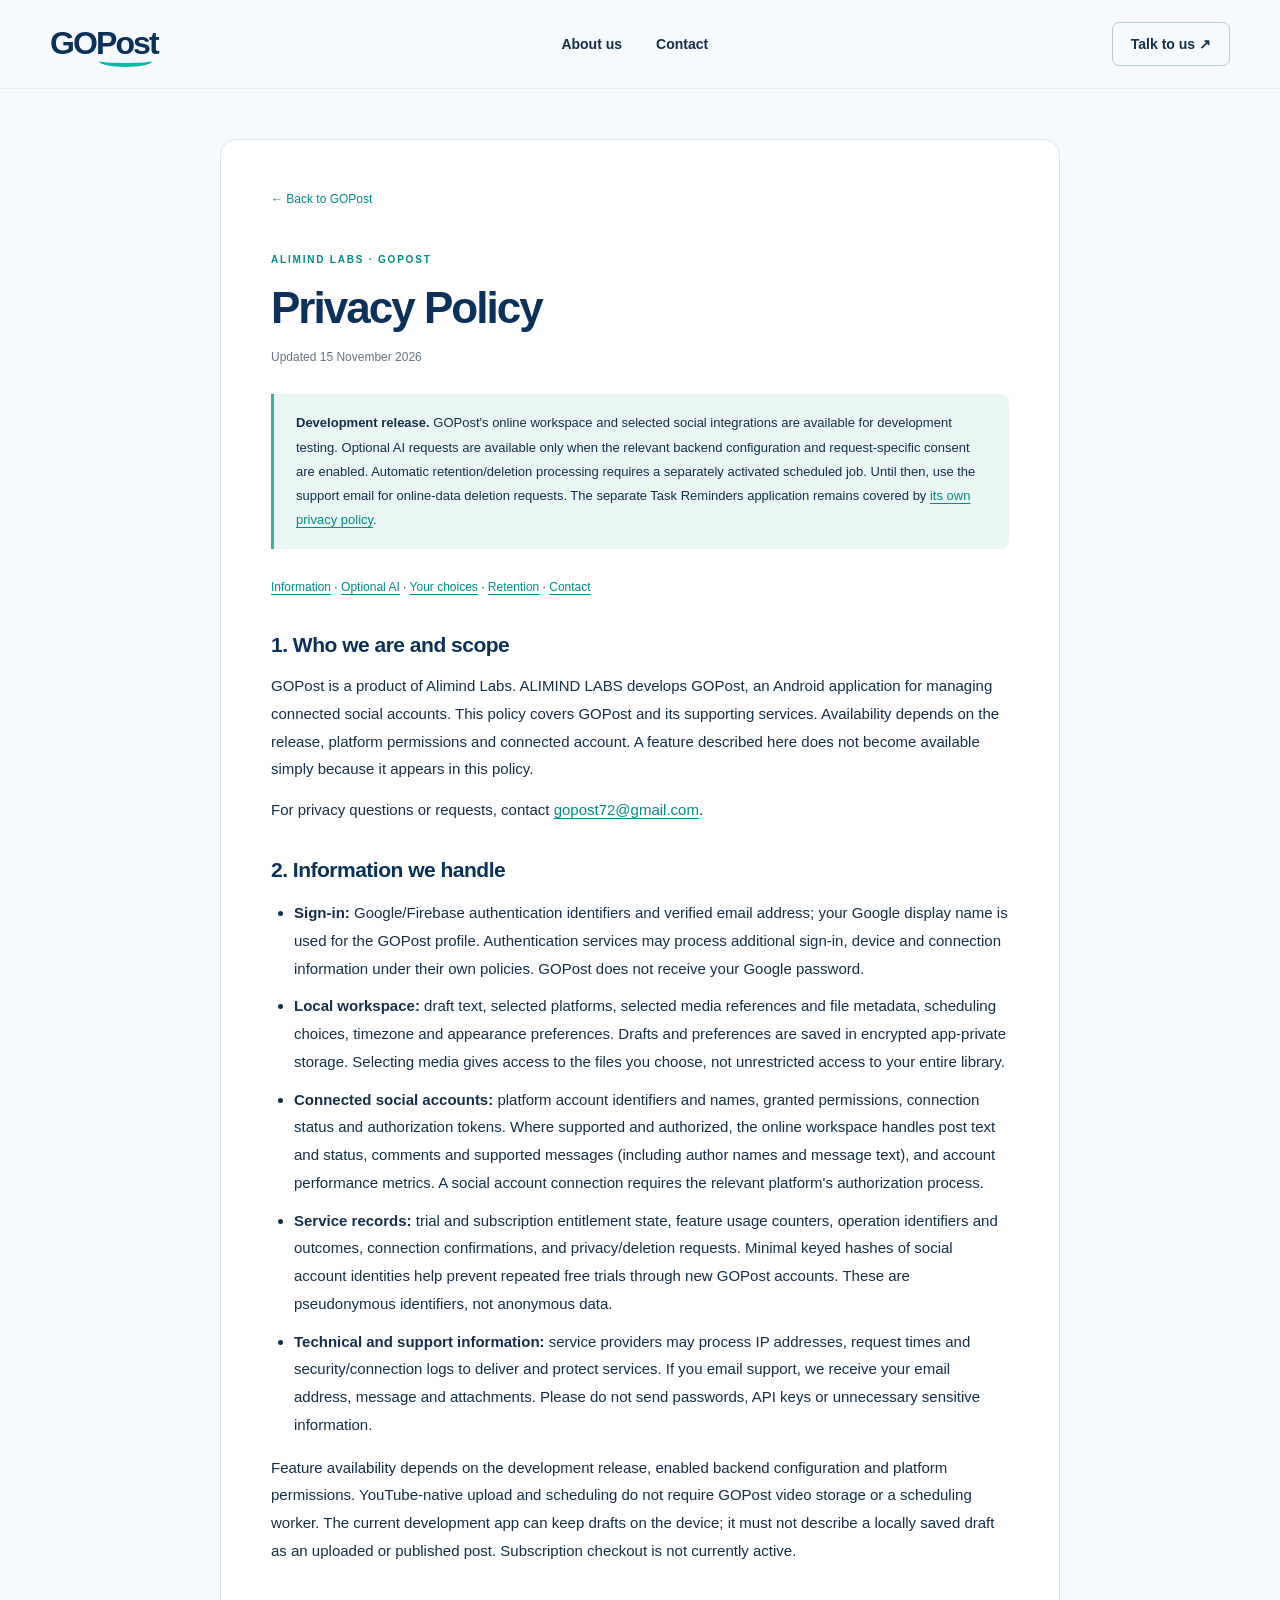
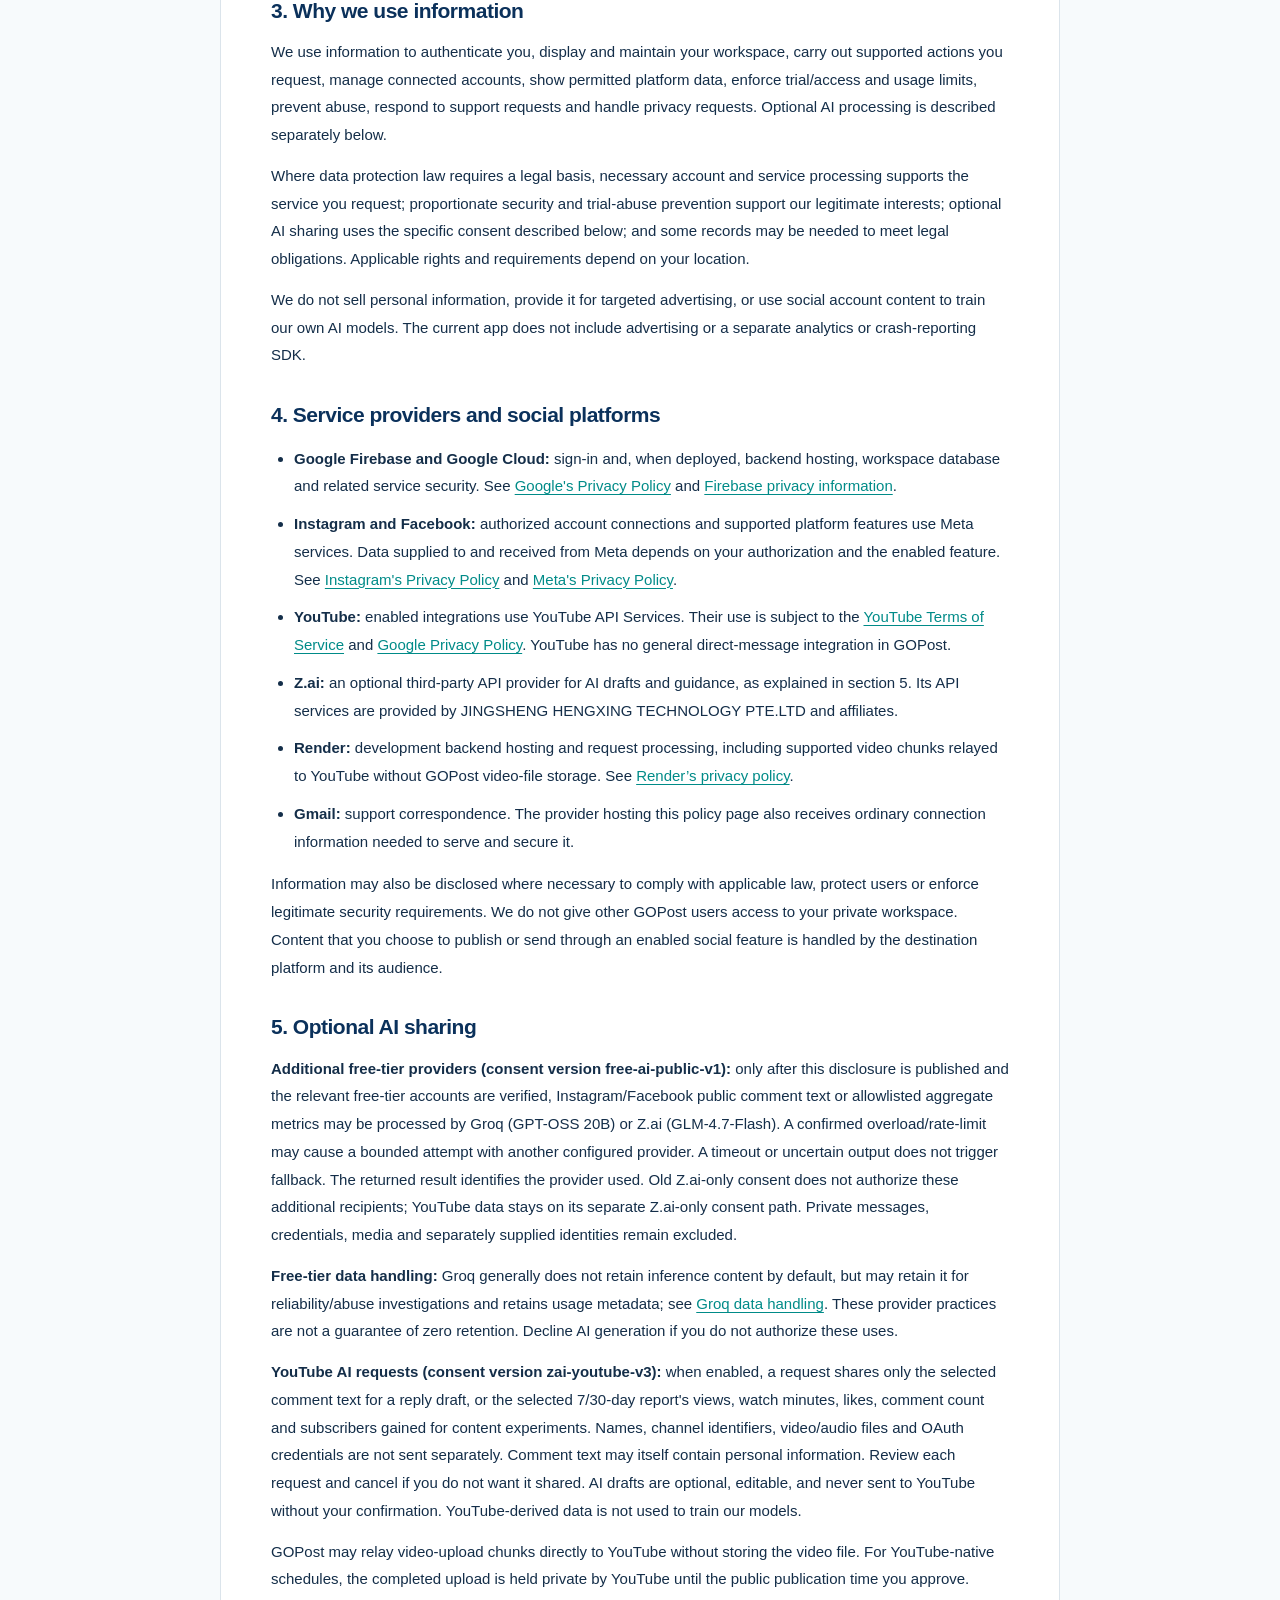
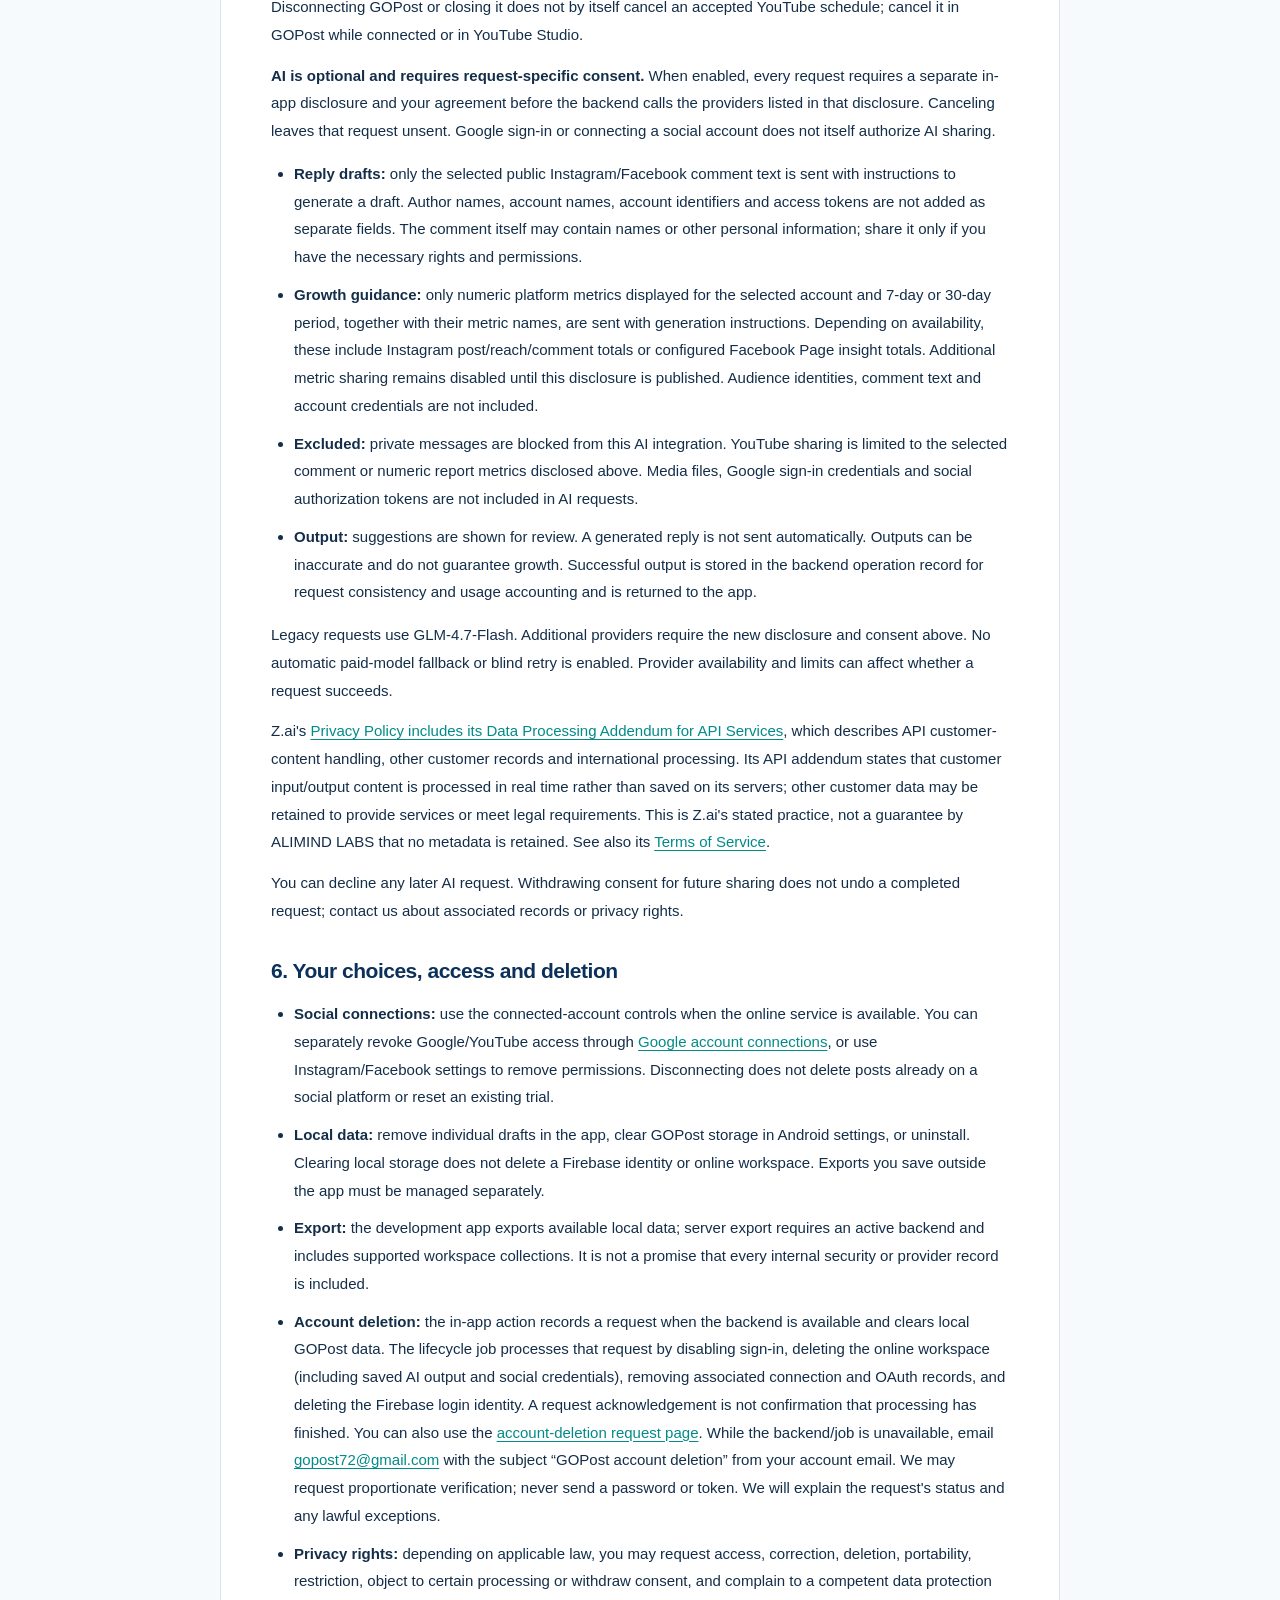
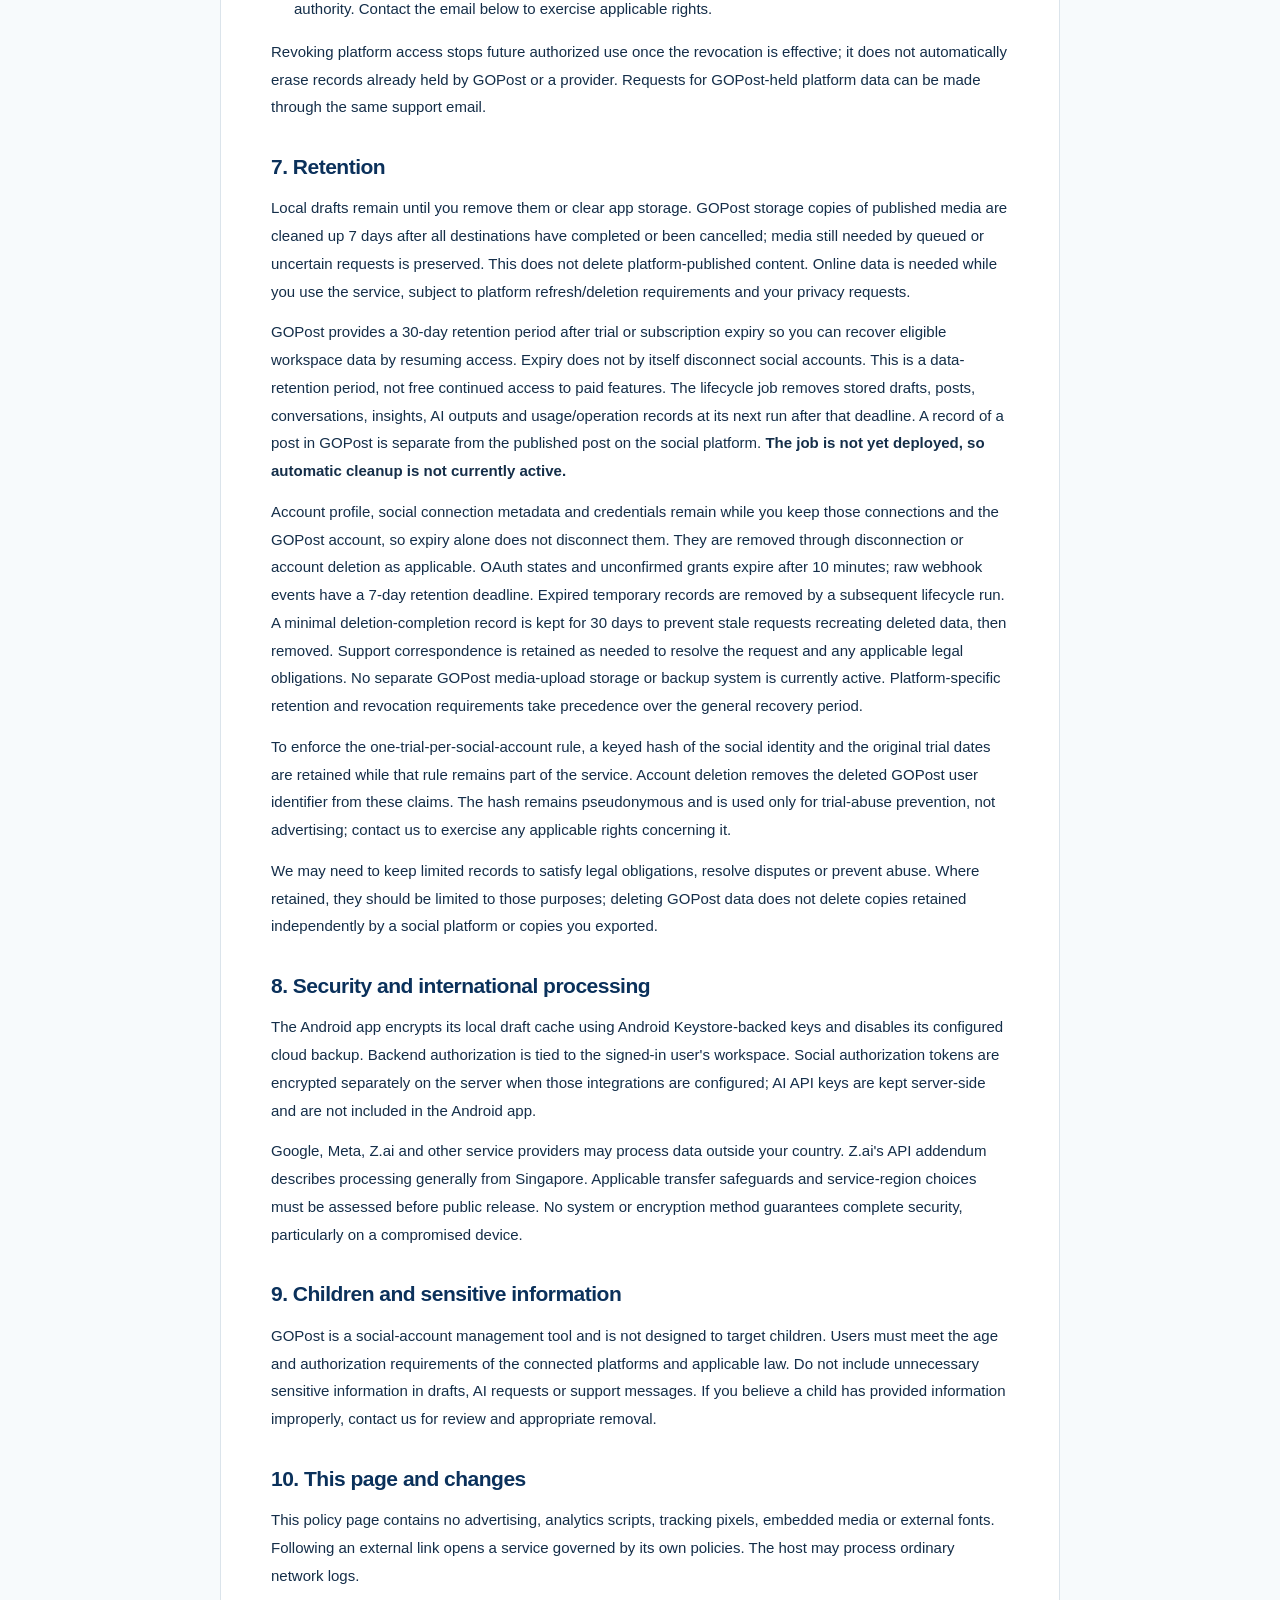
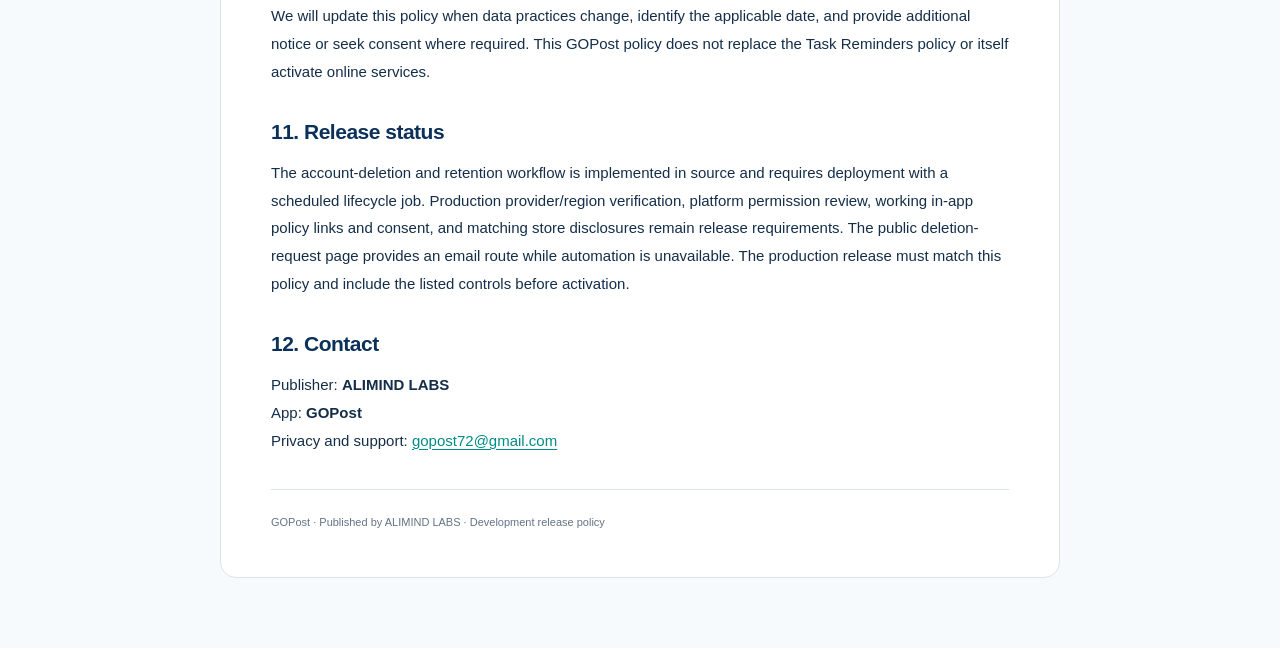
==== commit 8bbbe390: "Publish Groq and Z.ai privacy disclosures Update only the GOPost privacy HTML in each repository. Di" ====
--- a/privacy.html
+++ b/privacy.html
@@ -1,116 +1,118 @@
-<!doctype html>
-<html lang="en">
-<head>
-  <meta charset="utf-8">
-  <meta name="viewport" content="width=device-width, initial-scale=1">
-  <meta name="description" content="GOPost privacy policy: account information, social connections, optional Z.ai sharing and privacy choices. Published by ALIMIND LABS.">
-  
-  <title>GOPost — Privacy Policy | ALIMIND LABS</title>
-  <link rel="icon" href="favicon.svg" type="image/svg+xml"><link rel="stylesheet" href="styles.css"><link rel="stylesheet" href="legal.css">
-</head>
-<body><a class="skip" href="#policy-main">Skip to content</a><header class="site-header"><div class="wrap header-row"><a class="brand" href="index.html" aria-label="GOPost home">GO<span>Post</span></a><nav aria-label="Main navigation"><a href="index.html#business">About us</a><a href="index.html#contact">Contact</a></nav><a class="header-contact" href="mailto:gopost72@gmail.com">Talk to us ↗</a></div></header>
-<main class="legal-sheet" id="policy-main"><a class="back-link" href="index.html">← Back to GOPost</a>
-  <header>
-    <p class="publisher">ALIMIND LABS · GOPost</p>
-    <h1>Privacy Policy</h1>
-    <p class="meta">Updated <time datetime="2026-11-12">12 November 2026</time></p>
-  </header>
-  <aside class="summary" aria-label="Development status">
-    <p><strong>Development release.</strong> GOPost's online workspace and selected social integrations are available for development testing. Optional AI requests are available only when the relevant backend configuration and request-specific consent are enabled. Automatic retention/deletion processing requires a separately activated scheduled job. Until then, use the support email for online-data deletion requests. The separate Task Reminders application remains covered by <a href="https://gopost72-sketch.github.io/gopost-policies/index.html">its own privacy policy</a>.</p>
-  </aside>
-  <nav aria-label="Policy sections"><a href="#information">Information</a> · <a href="#ai">Optional AI</a> · <a href="#choices">Your choices</a> · <a href="#retention">Retention</a> · <a href="#contact">Contact</a></nav>
-
-  <section aria-labelledby="about">
-    <h2 id="about">1. Who we are and scope</h2>
-    <p>GOPost is a product of Alimind Labs. ALIMIND LABS develops GOPost, an Android application for managing connected social accounts. This policy covers GOPost and its supporting services. Availability depends on the release, platform permissions and connected account. A feature described here does not become available simply because it appears in this policy.</p>
-    <p>For privacy questions or requests, contact <a href="mailto:gopost72@gmail.com">gopost72@gmail.com</a>.</p>
-  </section>
-  <section aria-labelledby="information">
-    <h2 id="information">2. Information we handle</h2>
-    <ul>
-      <li><strong>Sign-in:</strong> Google/Firebase authentication identifiers and verified email address; your Google display name is used for the GOPost profile. Authentication services may process additional sign-in, device and connection information under their own policies. GOPost does not receive your Google password.</li>
-      <li><strong>Local workspace:</strong> draft text, selected platforms, selected media references and file metadata, scheduling choices, timezone and appearance preferences. Drafts and preferences are saved in encrypted app-private storage. Selecting media gives access to the files you choose, not unrestricted access to your entire library.</li>
-      <li><strong>Connected social accounts:</strong> platform account identifiers and names, granted permissions, connection status and authorization tokens. Where supported and authorized, the online workspace handles post text and status, comments and supported messages (including author names and message text), and account performance metrics. A social account connection requires the relevant platform's authorization process.</li>
-      <li><strong>Service records:</strong> trial and subscription entitlement state, feature usage counters, operation identifiers and outcomes, connection confirmations, and privacy/deletion requests. Minimal keyed hashes of social account identities help prevent repeated free trials through new GOPost accounts. These are pseudonymous identifiers, not anonymous data.</li>
-      <li><strong>Technical and support information:</strong> service providers may process IP addresses, request times and security/connection logs to deliver and protect services. If you email support, we receive your email address, message and attachments. Please do not send passwords, API keys or unnecessary sensitive information.</li>
-    </ul>
-    <p>Feature availability depends on the development release, enabled backend configuration and platform permissions. YouTube-native upload and scheduling do not require GOPost video storage or a scheduling worker. The current development app can keep drafts on the device; it must not describe a locally saved draft as an uploaded or published post. Subscription checkout is not currently active.</p>
-  </section>
-  <section aria-labelledby="purposes">
-    <h2 id="purposes">3. Why we use information</h2>
-    <p>We use information to authenticate you, display and maintain your workspace, carry out supported actions you request, manage connected accounts, show permitted platform data, enforce trial/access and usage limits, prevent abuse, respond to support requests and handle privacy requests. Optional AI processing is described separately below.</p>
-    <p>Where data protection law requires a legal basis, necessary account and service processing supports the service you request; proportionate security and trial-abuse prevention support our legitimate interests; optional AI sharing uses the specific consent described below; and some records may be needed to meet legal obligations. Applicable rights and requirements depend on your location.</p>
-    <p>We do not sell personal information, provide it for targeted advertising, or use social account content to train our own AI models. The current app does not include advertising or a separate analytics or crash-reporting SDK.</p>
-  </section>
-  <section aria-labelledby="providers">
-    <h2 id="providers">4. Service providers and social platforms</h2>
-    <ul>
-      <li><strong>Google Firebase and Google Cloud:</strong> sign-in and, when deployed, backend hosting, workspace database and related service security. See <a href="https://policies.google.com/privacy">Google's Privacy Policy</a> and <a href="https://firebase.google.com/support/privacy">Firebase privacy information</a>.</li>
-      <li><strong>Instagram and Facebook:</strong> authorized account connections and supported platform features use Meta services. Data supplied to and received from Meta depends on your authorization and the enabled feature. See <a href="https://privacycenter.instagram.com/policy/">Instagram's Privacy Policy</a> and <a href="https://www.facebook.com/privacy/policy/">Meta's Privacy Policy</a>.</li>
-      <li><strong>YouTube:</strong> enabled integrations use YouTube API Services. Their use is subject to the <a href="https://www.youtube.com/t/terms">YouTube Terms of Service</a> and <a href="https://policies.google.com/privacy">Google Privacy Policy</a>. YouTube has no general direct-message integration in GOPost.</li>
-      <li><strong>Z.ai:</strong> an optional third-party API provider for AI drafts and guidance, as explained in section 5. Its API services are provided by JINGSHENG HENGXING TECHNOLOGY PTE.LTD and affiliates.</li>
-      <li><strong>Render:</strong> development backend hosting and request processing, including supported video chunks relayed to YouTube without GOPost video-file storage. See <a href="https://render.com/privacy">Render’s privacy policy</a>.</li>
-      <li><strong>Gmail:</strong> support correspondence. The provider hosting this policy page also receives ordinary connection information needed to serve and secure it.</li>
-    </ul>
-    <p>Information may also be disclosed where necessary to comply with applicable law, protect users or enforce legitimate security requirements. We do not give other GOPost users access to your private workspace. Content that you choose to publish or send through an enabled social feature is handled by the destination platform and its audience.</p>
-  </section>
-  <section aria-labelledby="ai">
-    <h2 id="ai">5. Optional AI sharing with Z.ai</h2>
-    <p><strong>YouTube AI requests (consent version zai-youtube-v3):</strong> when enabled, a request shares only the selected comment text for a reply draft, or the selected 7/30-day report's views, watch minutes, likes, comment count and subscribers gained for content experiments. Names, channel identifiers, video/audio files and OAuth credentials are not sent separately. Comment text may itself contain personal information. Review each request and cancel if you do not want it shared. AI drafts are optional, editable, and never sent to YouTube without your confirmation. YouTube-derived data is not used to train our models.</p>
-    <p>GOPost may relay video-upload chunks directly to YouTube without storing the video file. For YouTube-native schedules, the completed upload is held private by YouTube until the public publication time you approve. Disconnecting GOPost or closing it does not by itself cancel an accepted YouTube schedule; cancel it in GOPost while connected or in YouTube Studio.</p>
-    <p><strong>AI is optional and requires request-specific consent.</strong> When enabled, every request requires a separate in-app disclosure and your agreement before the backend calls Z.ai. Canceling leaves that request unsent. Google sign-in or connecting a social account does not itself authorize AI sharing.</p>
-    <ul>
-      <li><strong>Reply drafts:</strong> only the selected public Instagram/Facebook comment text is sent with instructions to generate a draft. Author names, account names, account identifiers and access tokens are not added as separate fields. The comment itself may contain names or other personal information; share it only if you have the necessary rights and permissions.</li>
-      <li><strong>Growth guidance:</strong> only numeric platform metrics displayed for the selected account and 7-day or 30-day period, together with their metric names, are sent with generation instructions. Depending on availability, these include Instagram post/reach/comment totals or configured Facebook Page insight totals. Additional metric sharing remains disabled until this disclosure is published. Audience identities, comment text and account credentials are not included.</li>
-      <li><strong>Excluded:</strong> private messages are blocked from this AI integration. YouTube sharing is limited to the selected comment or numeric report metrics disclosed above. Media files, Google sign-in credentials and social authorization tokens are not included in AI requests.</li>
-      <li><strong>Output:</strong> suggestions are shown for review. A generated reply is not sent automatically. Outputs can be inaccurate and do not guarantee growth. Successful output is stored in the backend operation record for request consistency and usage accounting and is returned to the app.</li>
-    </ul>
-    <p>The configured model is GLM-4.7-Flash. No automatic paid-model fallback or automatic request retry is enabled. Provider availability and limits can affect whether a request succeeds.</p>
-    <p>Z.ai's <a href="https://docs.z.ai/legal-agreement/privacy-policy">Privacy Policy includes its Data Processing Addendum for API Services</a>, which describes API customer-content handling, other customer records and international processing. Its API addendum states that customer input/output content is processed in real time rather than saved on its servers; other customer data may be retained to provide services or meet legal requirements. This is Z.ai's stated practice, not a guarantee by ALIMIND LABS that no metadata is retained. See also its <a href="https://docs.z.ai/legal-agreement/terms-of-service">Terms of Service</a>.</p>
-    <p>You can decline any later AI request. Withdrawing consent for future sharing does not undo a completed request; contact us about associated records or privacy rights.</p>
-  </section>
-  <section aria-labelledby="choices">
-    <h2 id="choices">6. Your choices, access and deletion</h2>
-    <ul>
-      <li><strong>Social connections:</strong> use the connected-account controls when the online service is available. You can separately revoke Google/YouTube access through <a href="https://myaccount.google.com/connections">Google account connections</a>, or use Instagram/Facebook settings to remove permissions. Disconnecting does not delete posts already on a social platform or reset an existing trial.</li>
-      <li><strong>Local data:</strong> remove individual drafts in the app, clear GOPost storage in Android settings, or uninstall. Clearing local storage does not delete a Firebase identity or online workspace. Exports you save outside the app must be managed separately.</li>
-      <li><strong>Export:</strong> the development app exports available local data; server export requires an active backend and includes supported workspace collections. It is not a promise that every internal security or provider record is included.</li>
-      <li><strong>Account deletion:</strong> the in-app action records a request when the backend is available and clears local GOPost data. The lifecycle job processes that request by disabling sign-in, deleting the online workspace (including saved AI output and social credentials), removing associated connection and OAuth records, and deleting the Firebase login identity. A request acknowledgement is not confirmation that processing has finished. You can also use the <a href="delete-account.html">account-deletion request page</a>. While the backend/job is unavailable, email <a href="mailto:gopost72@gmail.com?subject=GOPost%20account%20deletion">gopost72@gmail.com</a> with the subject “GOPost account deletion” from your account email. We may request proportionate verification; never send a password or token. We will explain the request's status and any lawful exceptions.</li>
-      <li><strong>Privacy rights:</strong> depending on applicable law, you may request access, correction, deletion, portability, restriction, object to certain processing or withdraw consent, and complain to a competent data protection authority. Contact the email below to exercise applicable rights.</li>
-    </ul>
-    <p>Revoking platform access stops future authorized use once the revocation is effective; it does not automatically erase records already held by GOPost or a provider. Requests for GOPost-held platform data can be made through the same support email.</p>
-  </section>
-  <section aria-labelledby="retention">
-    <h2 id="retention">7. Retention</h2>
-    <p>Local drafts remain until you remove them or clear app storage. GOPost storage copies of published media are cleaned up 7 days after all destinations have completed or been cancelled; media still needed by queued or uncertain requests is preserved. This does not delete platform-published content. Online data is needed while you use the service, subject to platform refresh/deletion requirements and your privacy requests.</p>
-    <p>GOPost provides a 30-day retention period after trial or subscription expiry so you can recover eligible workspace data by resuming access. Expiry does not by itself disconnect social accounts. This is a data-retention period, not free continued access to paid features. The lifecycle job removes stored drafts, posts, conversations, insights, AI outputs and usage/operation records at its next run after that deadline. A record of a post in GOPost is separate from the published post on the social platform. <strong>The job is not yet deployed, so automatic cleanup is not currently active.</strong></p>
-    <p>Account profile, social connection metadata and credentials remain while you keep those connections and the GOPost account, so expiry alone does not disconnect them. They are removed through disconnection or account deletion as applicable. OAuth states and unconfirmed grants expire after 10 minutes; raw webhook events have a 7-day retention deadline. Expired temporary records are removed by a subsequent lifecycle run. A minimal deletion-completion record is kept for 30 days to prevent stale requests recreating deleted data, then removed. Support correspondence is retained as needed to resolve the request and any applicable legal obligations. No separate GOPost media-upload storage or backup system is currently active. Platform-specific retention and revocation requirements take precedence over the general recovery period.</p>
-    <p>To enforce the one-trial-per-social-account rule, a keyed hash of the social identity and the original trial dates are retained while that rule remains part of the service. Account deletion removes the deleted GOPost user identifier from these claims. The hash remains pseudonymous and is used only for trial-abuse prevention, not advertising; contact us to exercise any applicable rights concerning it.</p>
-    <p>We may need to keep limited records to satisfy legal obligations, resolve disputes or prevent abuse. Where retained, they should be limited to those purposes; deleting GOPost data does not delete copies retained independently by a social platform or copies you exported.</p>
-  </section>
-  <section aria-labelledby="security">
-    <h2 id="security">8. Security and international processing</h2>
-    <p>The Android app encrypts its local draft cache using Android Keystore-backed keys and disables its configured cloud backup. Backend authorization is tied to the signed-in user's workspace. Social authorization tokens are encrypted separately on the server when those integrations are configured; AI API keys are kept server-side and are not included in the Android app.</p>
-    <p>Google, Meta, Z.ai and other service providers may process data outside your country. Z.ai's API addendum describes processing generally from Singapore. Applicable transfer safeguards and service-region choices must be assessed before public release. No system or encryption method guarantees complete security, particularly on a compromised device.</p>
-  </section>
-  <section aria-labelledby="children">
-    <h2 id="children">9. Children and sensitive information</h2>
-    <p>GOPost is a social-account management tool and is not designed to target children. Users must meet the age and authorization requirements of the connected platforms and applicable law. Do not include unnecessary sensitive information in drafts, AI requests or support messages. If you believe a child has provided information improperly, contact us for review and appropriate removal.</p>
-  </section>
-  <section aria-labelledby="webpage">
-    <h2 id="webpage">10. This page and changes</h2>
-    <p>This policy page contains no advertising, analytics scripts, tracking pixels, embedded media or external fonts. Following an external link opens a service governed by its own policies. The host may process ordinary network logs.</p>
-    <p>We will update this policy when data practices change, identify the applicable date, and provide additional notice or seek consent where required. This GOPost policy does not replace the Task Reminders policy or itself activate online services.</p>
-  </section>
-  <section aria-labelledby="release">
-    <h2 id="release">11. Release status</h2>
-    <p>The account-deletion and retention workflow is implemented in source and requires deployment with a scheduled lifecycle job. Production provider/region verification, platform permission review, working in-app policy links and consent, and matching store disclosures remain release requirements. The public deletion-request page provides an email route while automation is unavailable. The production release must match this policy and include the listed controls before activation.</p>
-  </section>
-  <section aria-labelledby="contact">
-    <h2 id="contact">12. Contact</h2>
-    <p>Publisher: <strong>ALIMIND LABS</strong><br>App: <strong>GOPost</strong><br>Privacy and support: <a href="mailto:gopost72@gmail.com">gopost72@gmail.com</a></p>
-  </section>
-  <footer>GOPost · Published by ALIMIND LABS · Development release policy</footer>
-</main>
-</body>
-</html>
+<!doctype html>
+<html lang="en">
+<head>
+  <meta charset="utf-8">
+  <meta name="viewport" content="width=device-width, initial-scale=1">
+  <meta name="description" content="GOPost privacy policy: account information, social connections, optional Z.ai sharing and privacy choices. Published by ALIMIND LABS.">
+  
+  <title>GOPost — Privacy Policy | ALIMIND LABS</title>
+  <link rel="icon" href="favicon.svg" type="image/svg+xml"><link rel="stylesheet" href="styles.css"><link rel="stylesheet" href="legal.css">
+</head>
+<body><a class="skip" href="#policy-main">Skip to content</a><header class="site-header"><div class="wrap header-row"><a class="brand" href="index.html" aria-label="GOPost home">GO<span>Post</span></a><nav aria-label="Main navigation"><a href="index.html#business">About us</a><a href="index.html#contact">Contact</a></nav><a class="header-contact" href="mailto:gopost72@gmail.com">Talk to us ↗</a></div></header>
+<main class="legal-sheet" id="policy-main"><a class="back-link" href="index.html">← Back to GOPost</a>
+  <header>
+    <p class="publisher">ALIMIND LABS · GOPost</p>
+    <h1>Privacy Policy</h1>
+    <p class="meta">Updated <time datetime="2026-11-15">15 November 2026</time></p>
+  </header>
+  <aside class="summary" aria-label="Development status">
+    <p><strong>Development release.</strong> GOPost's online workspace and selected social integrations are available for development testing. Optional AI requests are available only when the relevant backend configuration and request-specific consent are enabled. Automatic retention/deletion processing requires a separately activated scheduled job. Until then, use the support email for online-data deletion requests. The separate Task Reminders application remains covered by <a href="https://gopost72-sketch.github.io/gopost-policies/index.html">its own privacy policy</a>.</p>
+  </aside>
+  <nav aria-label="Policy sections"><a href="#information">Information</a> · <a href="#ai">Optional AI</a> · <a href="#choices">Your choices</a> · <a href="#retention">Retention</a> · <a href="#contact">Contact</a></nav>
+
+  <section aria-labelledby="about">
+    <h2 id="about">1. Who we are and scope</h2>
+    <p>GOPost is a product of Alimind Labs. ALIMIND LABS develops GOPost, an Android application for managing connected social accounts. This policy covers GOPost and its supporting services. Availability depends on the release, platform permissions and connected account. A feature described here does not become available simply because it appears in this policy.</p>
+    <p>For privacy questions or requests, contact <a href="mailto:gopost72@gmail.com">gopost72@gmail.com</a>.</p>
+  </section>
+  <section aria-labelledby="information">
+    <h2 id="information">2. Information we handle</h2>
+    <ul>
+      <li><strong>Sign-in:</strong> Google/Firebase authentication identifiers and verified email address; your Google display name is used for the GOPost profile. Authentication services may process additional sign-in, device and connection information under their own policies. GOPost does not receive your Google password.</li>
+      <li><strong>Local workspace:</strong> draft text, selected platforms, selected media references and file metadata, scheduling choices, timezone and appearance preferences. Drafts and preferences are saved in encrypted app-private storage. Selecting media gives access to the files you choose, not unrestricted access to your entire library.</li>
+      <li><strong>Connected social accounts:</strong> platform account identifiers and names, granted permissions, connection status and authorization tokens. Where supported and authorized, the online workspace handles post text and status, comments and supported messages (including author names and message text), and account performance metrics. A social account connection requires the relevant platform's authorization process.</li>
+      <li><strong>Service records:</strong> trial and subscription entitlement state, feature usage counters, operation identifiers and outcomes, connection confirmations, and privacy/deletion requests. Minimal keyed hashes of social account identities help prevent repeated free trials through new GOPost accounts. These are pseudonymous identifiers, not anonymous data.</li>
+      <li><strong>Technical and support information:</strong> service providers may process IP addresses, request times and security/connection logs to deliver and protect services. If you email support, we receive your email address, message and attachments. Please do not send passwords, API keys or unnecessary sensitive information.</li>
+    </ul>
+    <p>Feature availability depends on the development release, enabled backend configuration and platform permissions. YouTube-native upload and scheduling do not require GOPost video storage or a scheduling worker. The current development app can keep drafts on the device; it must not describe a locally saved draft as an uploaded or published post. Subscription checkout is not currently active.</p>
+  </section>
+  <section aria-labelledby="purposes">
+    <h2 id="purposes">3. Why we use information</h2>
+    <p>We use information to authenticate you, display and maintain your workspace, carry out supported actions you request, manage connected accounts, show permitted platform data, enforce trial/access and usage limits, prevent abuse, respond to support requests and handle privacy requests. Optional AI processing is described separately below.</p>
+    <p>Where data protection law requires a legal basis, necessary account and service processing supports the service you request; proportionate security and trial-abuse prevention support our legitimate interests; optional AI sharing uses the specific consent described below; and some records may be needed to meet legal obligations. Applicable rights and requirements depend on your location.</p>
+    <p>We do not sell personal information, provide it for targeted advertising, or use social account content to train our own AI models. The current app does not include advertising or a separate analytics or crash-reporting SDK.</p>
+  </section>
+  <section aria-labelledby="providers">
+    <h2 id="providers">4. Service providers and social platforms</h2>
+    <ul>
+      <li><strong>Google Firebase and Google Cloud:</strong> sign-in and, when deployed, backend hosting, workspace database and related service security. See <a href="https://policies.google.com/privacy">Google's Privacy Policy</a> and <a href="https://firebase.google.com/support/privacy">Firebase privacy information</a>.</li>
+      <li><strong>Instagram and Facebook:</strong> authorized account connections and supported platform features use Meta services. Data supplied to and received from Meta depends on your authorization and the enabled feature. See <a href="https://privacycenter.instagram.com/policy/">Instagram's Privacy Policy</a> and <a href="https://www.facebook.com/privacy/policy/">Meta's Privacy Policy</a>.</li>
+      <li><strong>YouTube:</strong> enabled integrations use YouTube API Services. Their use is subject to the <a href="https://www.youtube.com/t/terms">YouTube Terms of Service</a> and <a href="https://policies.google.com/privacy">Google Privacy Policy</a>. YouTube has no general direct-message integration in GOPost.</li>
+      <li><strong>Z.ai:</strong> an optional third-party API provider for AI drafts and guidance, as explained in section 5. Its API services are provided by JINGSHENG HENGXING TECHNOLOGY PTE.LTD and affiliates.</li>
+      <li><strong>Render:</strong> development backend hosting and request processing, including supported video chunks relayed to YouTube without GOPost video-file storage. See <a href="https://render.com/privacy">Render’s privacy policy</a>.</li>
+      <li><strong>Gmail:</strong> support correspondence. The provider hosting this policy page also receives ordinary connection information needed to serve and secure it.</li>
+    </ul>
+    <p>Information may also be disclosed where necessary to comply with applicable law, protect users or enforce legitimate security requirements. We do not give other GOPost users access to your private workspace. Content that you choose to publish or send through an enabled social feature is handled by the destination platform and its audience.</p>
+  </section>
+  <section aria-labelledby="ai">
+    <h2 id="ai">5. Optional AI sharing</h2>
+    <p><strong>Additional free-tier providers (consent version free-ai-public-v1):</strong> only after this disclosure is published and the relevant free-tier accounts are verified, Instagram/Facebook public comment text or allowlisted aggregate metrics may be processed by Groq (GPT-OSS 20B) or Z.ai (GLM-4.7-Flash). A confirmed overload/rate-limit may cause a bounded attempt with another configured provider. A timeout or uncertain output does not trigger fallback. The returned result identifies the provider used. Old Z.ai-only consent does not authorize these additional recipients; YouTube data stays on its separate Z.ai-only consent path. Private messages, credentials, media and separately supplied identities remain excluded.</p>
+    <p><strong>Free-tier data handling:</strong> Groq generally does not retain inference content by default, but may retain it for reliability/abuse investigations and retains usage metadata; see <a href="https://console.groq.com/docs/your-data">Groq data handling</a>. These provider practices are not a guarantee of zero retention. Decline AI generation if you do not authorize these uses.</p>
+    <p><strong>YouTube AI requests (consent version zai-youtube-v3):</strong> when enabled, a request shares only the selected comment text for a reply draft, or the selected 7/30-day report's views, watch minutes, likes, comment count and subscribers gained for content experiments. Names, channel identifiers, video/audio files and OAuth credentials are not sent separately. Comment text may itself contain personal information. Review each request and cancel if you do not want it shared. AI drafts are optional, editable, and never sent to YouTube without your confirmation. YouTube-derived data is not used to train our models.</p>
+    <p>GOPost may relay video-upload chunks directly to YouTube without storing the video file. For YouTube-native schedules, the completed upload is held private by YouTube until the public publication time you approve. Disconnecting GOPost or closing it does not by itself cancel an accepted YouTube schedule; cancel it in GOPost while connected or in YouTube Studio.</p>
+    <p><strong>AI is optional and requires request-specific consent.</strong> When enabled, every request requires a separate in-app disclosure and your agreement before the backend calls the providers listed in that disclosure. Canceling leaves that request unsent. Google sign-in or connecting a social account does not itself authorize AI sharing.</p>
+    <ul>
+      <li><strong>Reply drafts:</strong> only the selected public Instagram/Facebook comment text is sent with instructions to generate a draft. Author names, account names, account identifiers and access tokens are not added as separate fields. The comment itself may contain names or other personal information; share it only if you have the necessary rights and permissions.</li>
+      <li><strong>Growth guidance:</strong> only numeric platform metrics displayed for the selected account and 7-day or 30-day period, together with their metric names, are sent with generation instructions. Depending on availability, these include Instagram post/reach/comment totals or configured Facebook Page insight totals. Additional metric sharing remains disabled until this disclosure is published. Audience identities, comment text and account credentials are not included.</li>
+      <li><strong>Excluded:</strong> private messages are blocked from this AI integration. YouTube sharing is limited to the selected comment or numeric report metrics disclosed above. Media files, Google sign-in credentials and social authorization tokens are not included in AI requests.</li>
+      <li><strong>Output:</strong> suggestions are shown for review. A generated reply is not sent automatically. Outputs can be inaccurate and do not guarantee growth. Successful output is stored in the backend operation record for request consistency and usage accounting and is returned to the app.</li>
+    </ul>
+    <p>Legacy requests use GLM-4.7-Flash. Additional providers require the new disclosure and consent above. No automatic paid-model fallback or blind retry is enabled. Provider availability and limits can affect whether a request succeeds.</p>
+    <p>Z.ai's <a href="https://docs.z.ai/legal-agreement/privacy-policy">Privacy Policy includes its Data Processing Addendum for API Services</a>, which describes API customer-content handling, other customer records and international processing. Its API addendum states that customer input/output content is processed in real time rather than saved on its servers; other customer data may be retained to provide services or meet legal requirements. This is Z.ai's stated practice, not a guarantee by ALIMIND LABS that no metadata is retained. See also its <a href="https://docs.z.ai/legal-agreement/terms-of-service">Terms of Service</a>.</p>
+    <p>You can decline any later AI request. Withdrawing consent for future sharing does not undo a completed request; contact us about associated records or privacy rights.</p>
+  </section>
+  <section aria-labelledby="choices">
+    <h2 id="choices">6. Your choices, access and deletion</h2>
+    <ul>
+      <li><strong>Social connections:</strong> use the connected-account controls when the online service is available. You can separately revoke Google/YouTube access through <a href="https://myaccount.google.com/connections">Google account connections</a>, or use Instagram/Facebook settings to remove permissions. Disconnecting does not delete posts already on a social platform or reset an existing trial.</li>
+      <li><strong>Local data:</strong> remove individual drafts in the app, clear GOPost storage in Android settings, or uninstall. Clearing local storage does not delete a Firebase identity or online workspace. Exports you save outside the app must be managed separately.</li>
+      <li><strong>Export:</strong> the development app exports available local data; server export requires an active backend and includes supported workspace collections. It is not a promise that every internal security or provider record is included.</li>
+      <li><strong>Account deletion:</strong> the in-app action records a request when the backend is available and clears local GOPost data. The lifecycle job processes that request by disabling sign-in, deleting the online workspace (including saved AI output and social credentials), removing associated connection and OAuth records, and deleting the Firebase login identity. A request acknowledgement is not confirmation that processing has finished. You can also use the <a href="delete-account.html">account-deletion request page</a>. While the backend/job is unavailable, email <a href="mailto:gopost72@gmail.com?subject=GOPost%20account%20deletion">gopost72@gmail.com</a> with the subject “GOPost account deletion” from your account email. We may request proportionate verification; never send a password or token. We will explain the request's status and any lawful exceptions.</li>
+      <li><strong>Privacy rights:</strong> depending on applicable law, you may request access, correction, deletion, portability, restriction, object to certain processing or withdraw consent, and complain to a competent data protection authority. Contact the email below to exercise applicable rights.</li>
+    </ul>
+    <p>Revoking platform access stops future authorized use once the revocation is effective; it does not automatically erase records already held by GOPost or a provider. Requests for GOPost-held platform data can be made through the same support email.</p>
+  </section>
+  <section aria-labelledby="retention">
+    <h2 id="retention">7. Retention</h2>
+    <p>Local drafts remain until you remove them or clear app storage. GOPost storage copies of published media are cleaned up 7 days after all destinations have completed or been cancelled; media still needed by queued or uncertain requests is preserved. This does not delete platform-published content. Online data is needed while you use the service, subject to platform refresh/deletion requirements and your privacy requests.</p>
+    <p>GOPost provides a 30-day retention period after trial or subscription expiry so you can recover eligible workspace data by resuming access. Expiry does not by itself disconnect social accounts. This is a data-retention period, not free continued access to paid features. The lifecycle job removes stored drafts, posts, conversations, insights, AI outputs and usage/operation records at its next run after that deadline. A record of a post in GOPost is separate from the published post on the social platform. <strong>The job is not yet deployed, so automatic cleanup is not currently active.</strong></p>
+    <p>Account profile, social connection metadata and credentials remain while you keep those connections and the GOPost account, so expiry alone does not disconnect them. They are removed through disconnection or account deletion as applicable. OAuth states and unconfirmed grants expire after 10 minutes; raw webhook events have a 7-day retention deadline. Expired temporary records are removed by a subsequent lifecycle run. A minimal deletion-completion record is kept for 30 days to prevent stale requests recreating deleted data, then removed. Support correspondence is retained as needed to resolve the request and any applicable legal obligations. No separate GOPost media-upload storage or backup system is currently active. Platform-specific retention and revocation requirements take precedence over the general recovery period.</p>
+    <p>To enforce the one-trial-per-social-account rule, a keyed hash of the social identity and the original trial dates are retained while that rule remains part of the service. Account deletion removes the deleted GOPost user identifier from these claims. The hash remains pseudonymous and is used only for trial-abuse prevention, not advertising; contact us to exercise any applicable rights concerning it.</p>
+    <p>We may need to keep limited records to satisfy legal obligations, resolve disputes or prevent abuse. Where retained, they should be limited to those purposes; deleting GOPost data does not delete copies retained independently by a social platform or copies you exported.</p>
+  </section>
+  <section aria-labelledby="security">
+    <h2 id="security">8. Security and international processing</h2>
+    <p>The Android app encrypts its local draft cache using Android Keystore-backed keys and disables its configured cloud backup. Backend authorization is tied to the signed-in user's workspace. Social authorization tokens are encrypted separately on the server when those integrations are configured; AI API keys are kept server-side and are not included in the Android app.</p>
+    <p>Google, Meta, Z.ai and other service providers may process data outside your country. Z.ai's API addendum describes processing generally from Singapore. Applicable transfer safeguards and service-region choices must be assessed before public release. No system or encryption method guarantees complete security, particularly on a compromised device.</p>
+  </section>
+  <section aria-labelledby="children">
+    <h2 id="children">9. Children and sensitive information</h2>
+    <p>GOPost is a social-account management tool and is not designed to target children. Users must meet the age and authorization requirements of the connected platforms and applicable law. Do not include unnecessary sensitive information in drafts, AI requests or support messages. If you believe a child has provided information improperly, contact us for review and appropriate removal.</p>
+  </section>
+  <section aria-labelledby="webpage">
+    <h2 id="webpage">10. This page and changes</h2>
+    <p>This policy page contains no advertising, analytics scripts, tracking pixels, embedded media or external fonts. Following an external link opens a service governed by its own policies. The host may process ordinary network logs.</p>
+    <p>We will update this policy when data practices change, identify the applicable date, and provide additional notice or seek consent where required. This GOPost policy does not replace the Task Reminders policy or itself activate online services.</p>
+  </section>
+  <section aria-labelledby="release">
+    <h2 id="release">11. Release status</h2>
+    <p>The account-deletion and retention workflow is implemented in source and requires deployment with a scheduled lifecycle job. Production provider/region verification, platform permission review, working in-app policy links and consent, and matching store disclosures remain release requirements. The public deletion-request page provides an email route while automation is unavailable. The production release must match this policy and include the listed controls before activation.</p>
+  </section>
+  <section aria-labelledby="contact">
+    <h2 id="contact">12. Contact</h2>
+    <p>Publisher: <strong>ALIMIND LABS</strong><br>App: <strong>GOPost</strong><br>Privacy and support: <a href="mailto:gopost72@gmail.com">gopost72@gmail.com</a></p>
+  </section>
+  <footer>GOPost · Published by ALIMIND LABS · Development release policy</footer>
+</main>
+</body>
+</html>
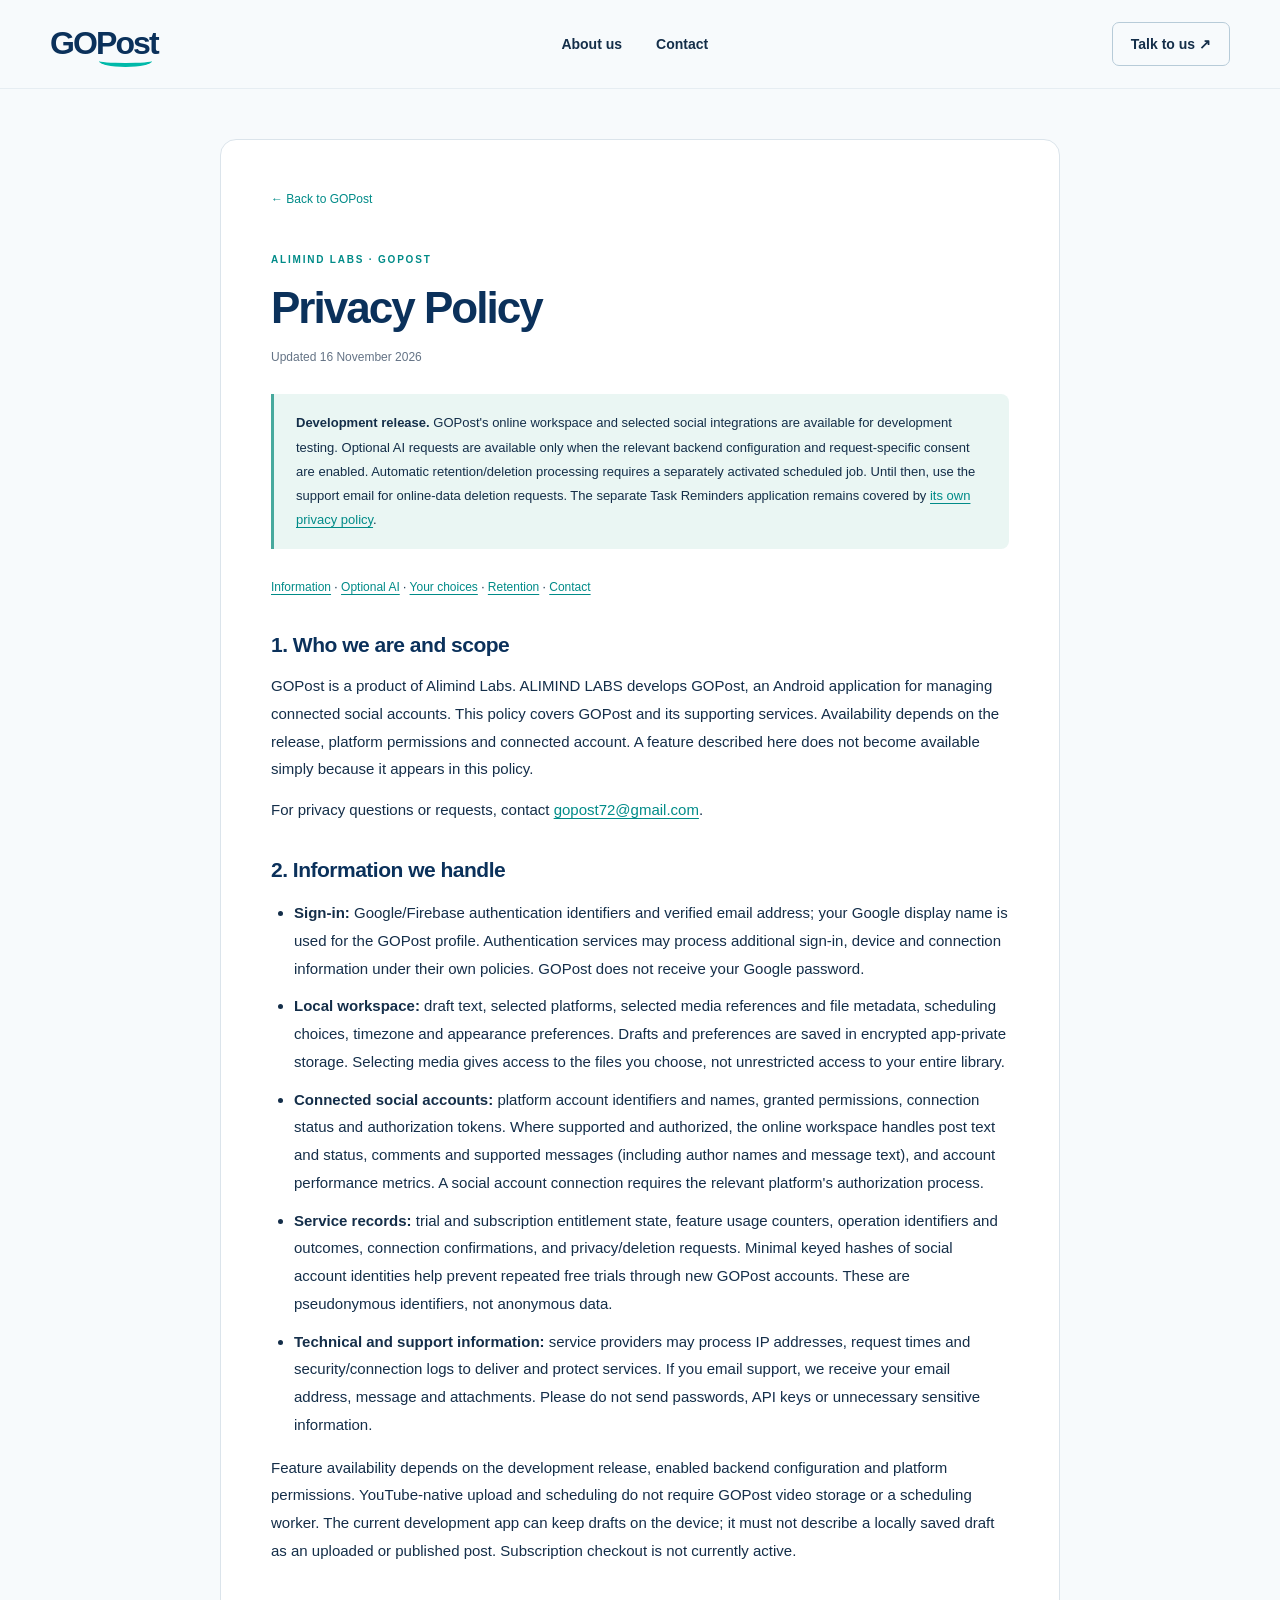
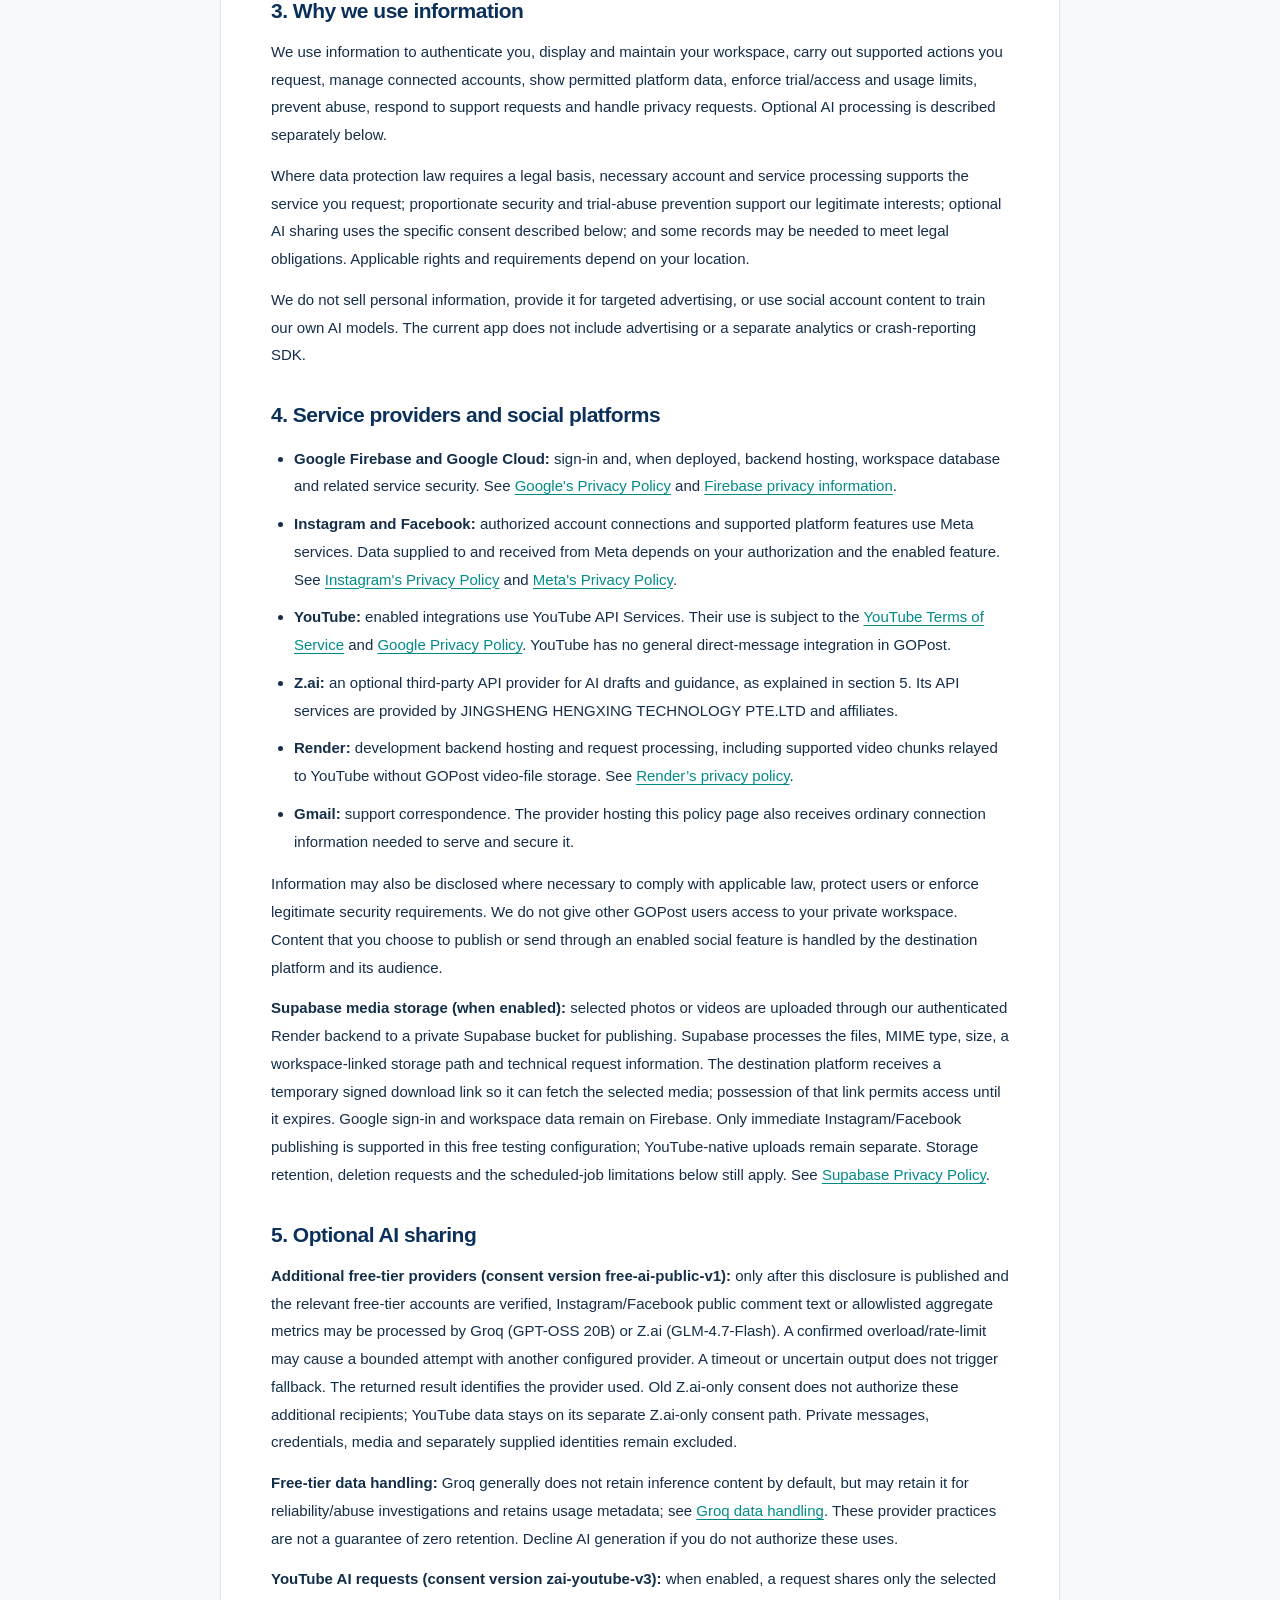
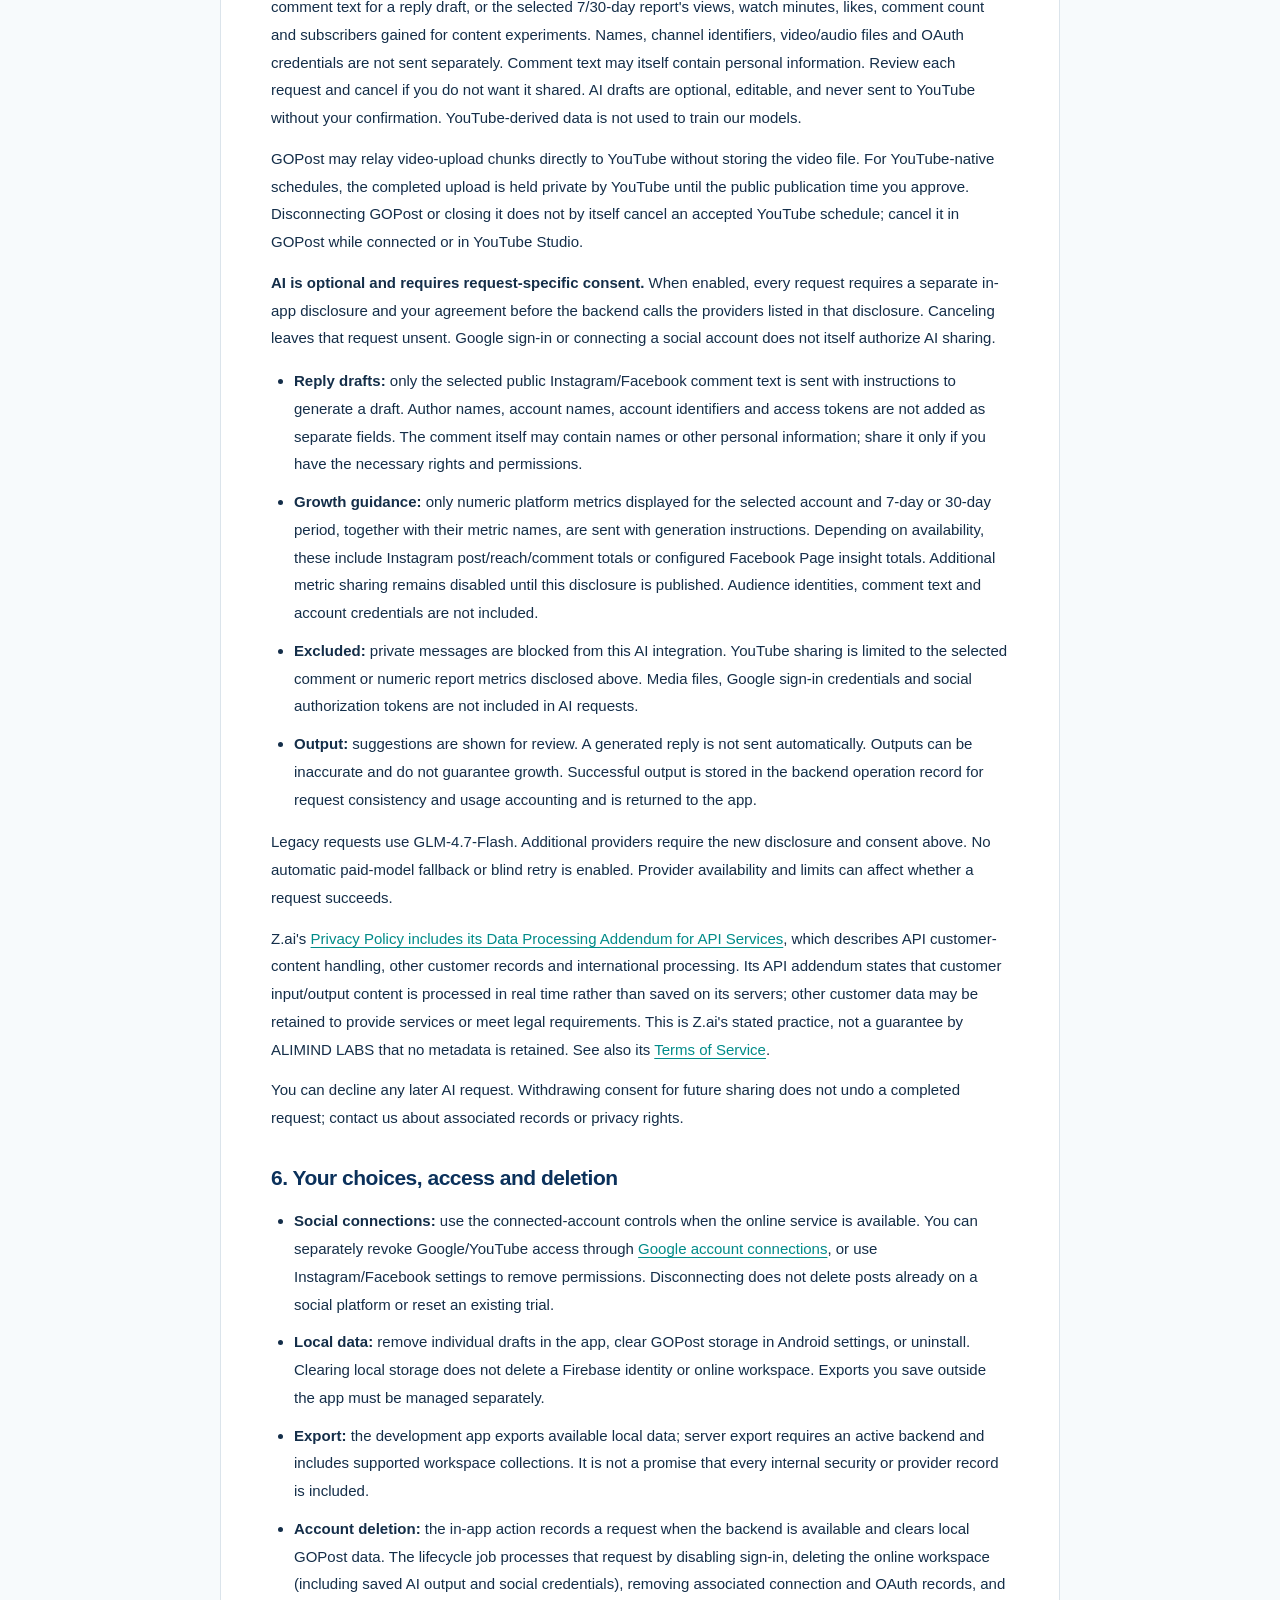
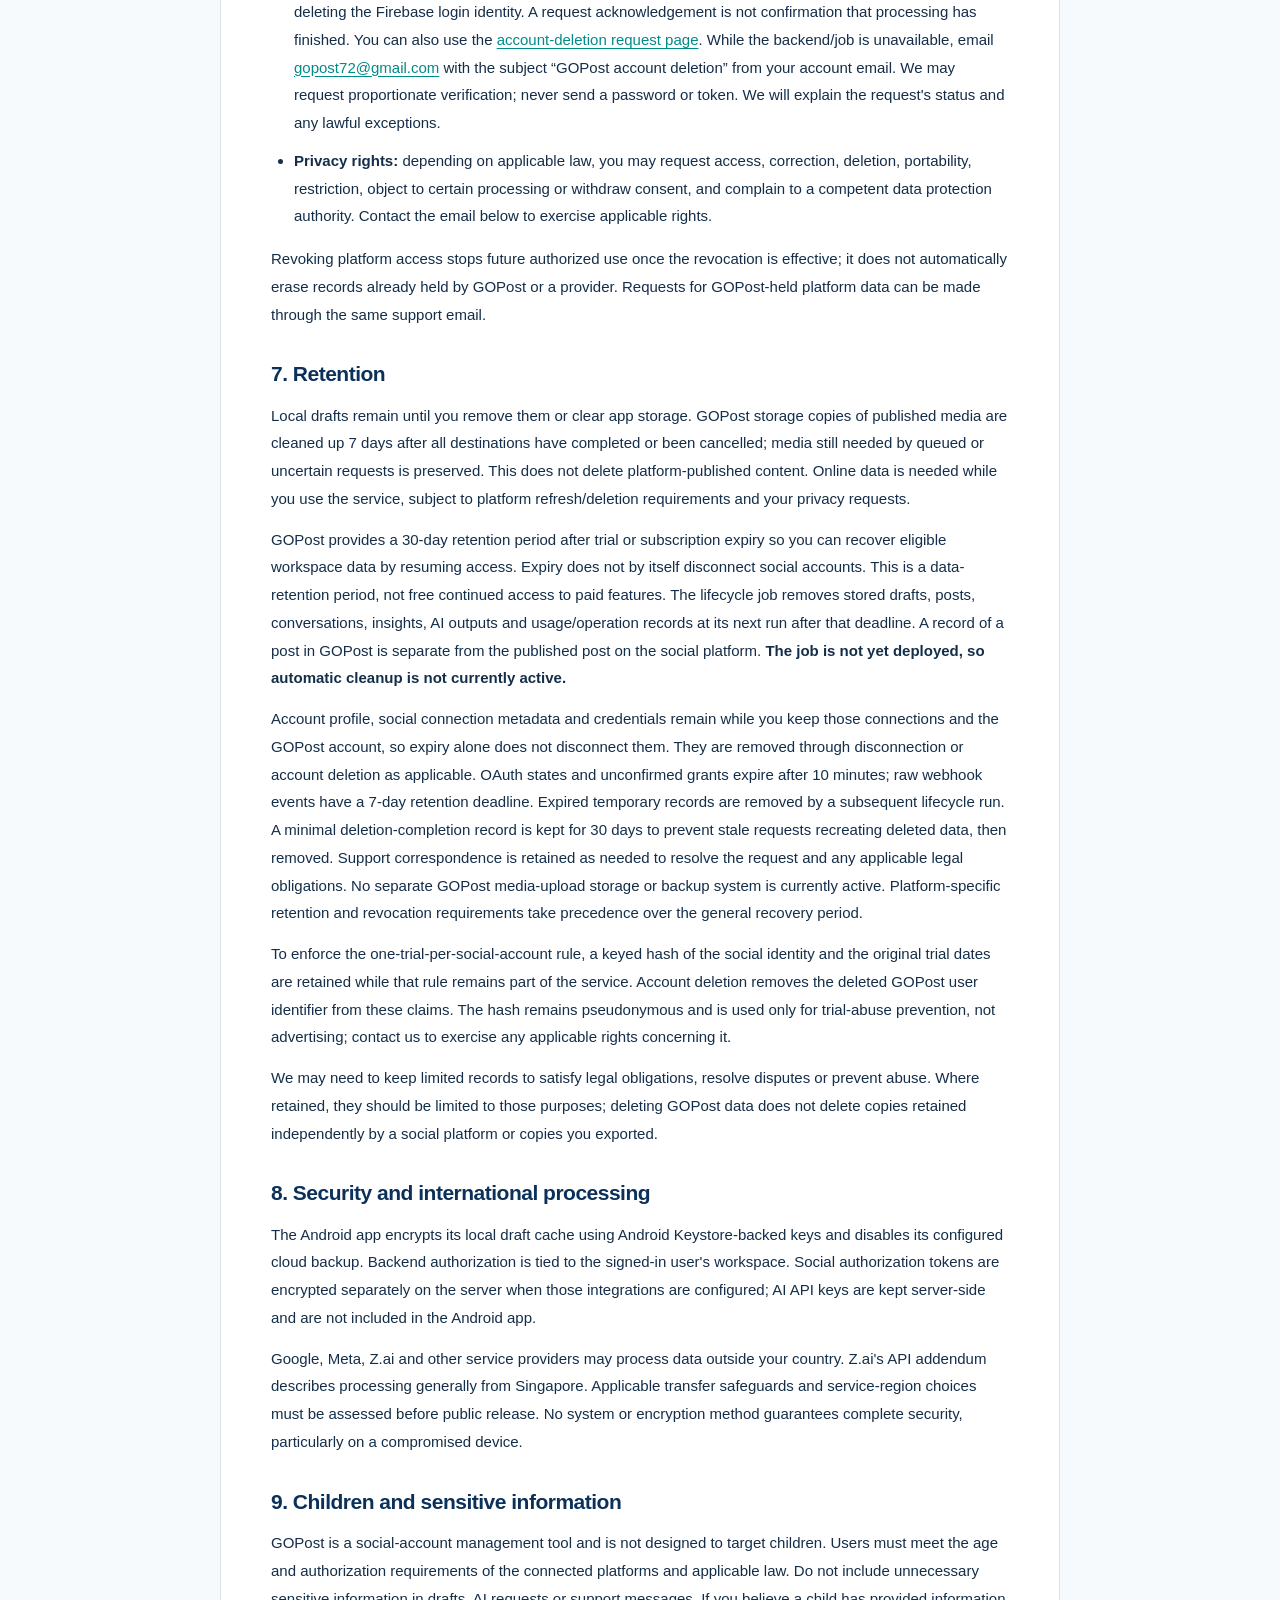
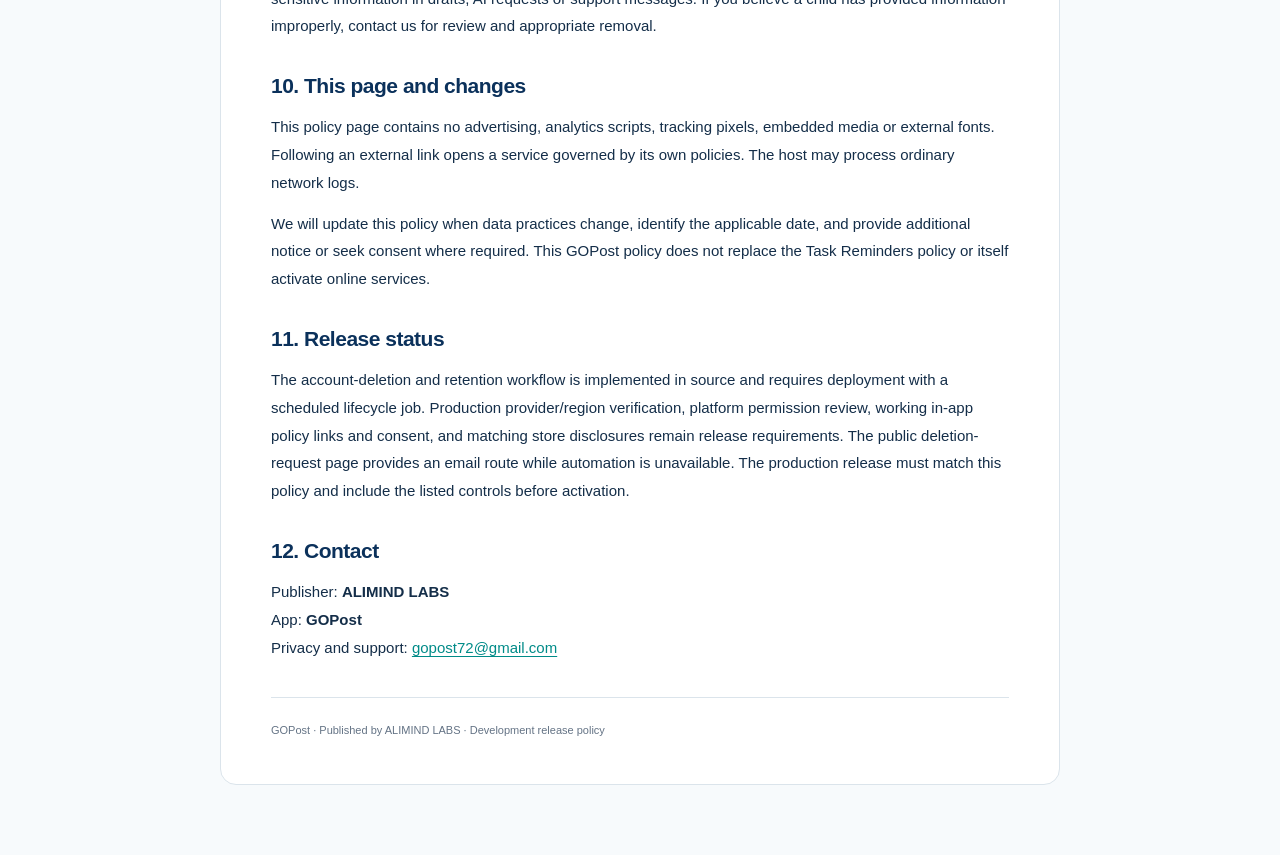
==== commit 6c8df5a3: "Disclose Supabase media storage for GOPost testing Update only the privacy HTML with Supabase media " ====
--- a/privacy.html
+++ b/privacy.html
@@ -13,7 +13,7 @@
   <header>
     <p class="publisher">ALIMIND LABS · GOPost</p>
     <h1>Privacy Policy</h1>
-    <p class="meta">Updated <time datetime="2026-11-15">15 November 2026</time></p>
+    <p class="meta">Updated <time datetime="2026-11-16">16 November 2026</time></p>
   </header>
   <aside class="summary" aria-label="Development status">
     <p><strong>Development release.</strong> GOPost's online workspace and selected social integrations are available for development testing. Optional AI requests are available only when the relevant backend configuration and request-specific consent are enabled. Automatic retention/deletion processing requires a separately activated scheduled job. Until then, use the support email for online-data deletion requests. The separate Task Reminders application remains covered by <a href="https://gopost72-sketch.github.io/gopost-policies/index.html">its own privacy policy</a>.</p>
@@ -53,6 +53,7 @@
       <li><strong>Gmail:</strong> support correspondence. The provider hosting this policy page also receives ordinary connection information needed to serve and secure it.</li>
     </ul>
     <p>Information may also be disclosed where necessary to comply with applicable law, protect users or enforce legitimate security requirements. We do not give other GOPost users access to your private workspace. Content that you choose to publish or send through an enabled social feature is handled by the destination platform and its audience.</p>
+    <p><strong>Supabase media storage (when enabled):</strong> selected photos or videos are uploaded through our authenticated Render backend to a private Supabase bucket for publishing. Supabase processes the files, MIME type, size, a workspace-linked storage path and technical request information. The destination platform receives a temporary signed download link so it can fetch the selected media; possession of that link permits access until it expires. Google sign-in and workspace data remain on Firebase. Only immediate Instagram/Facebook publishing is supported in this free testing configuration; YouTube-native uploads remain separate. Storage retention, deletion requests and the scheduled-job limitations below still apply. See <a href="https://supabase.com/privacy">Supabase Privacy Policy</a>.</p>
   </section>
   <section aria-labelledby="ai">
     <h2 id="ai">5. Optional AI sharing</h2>
